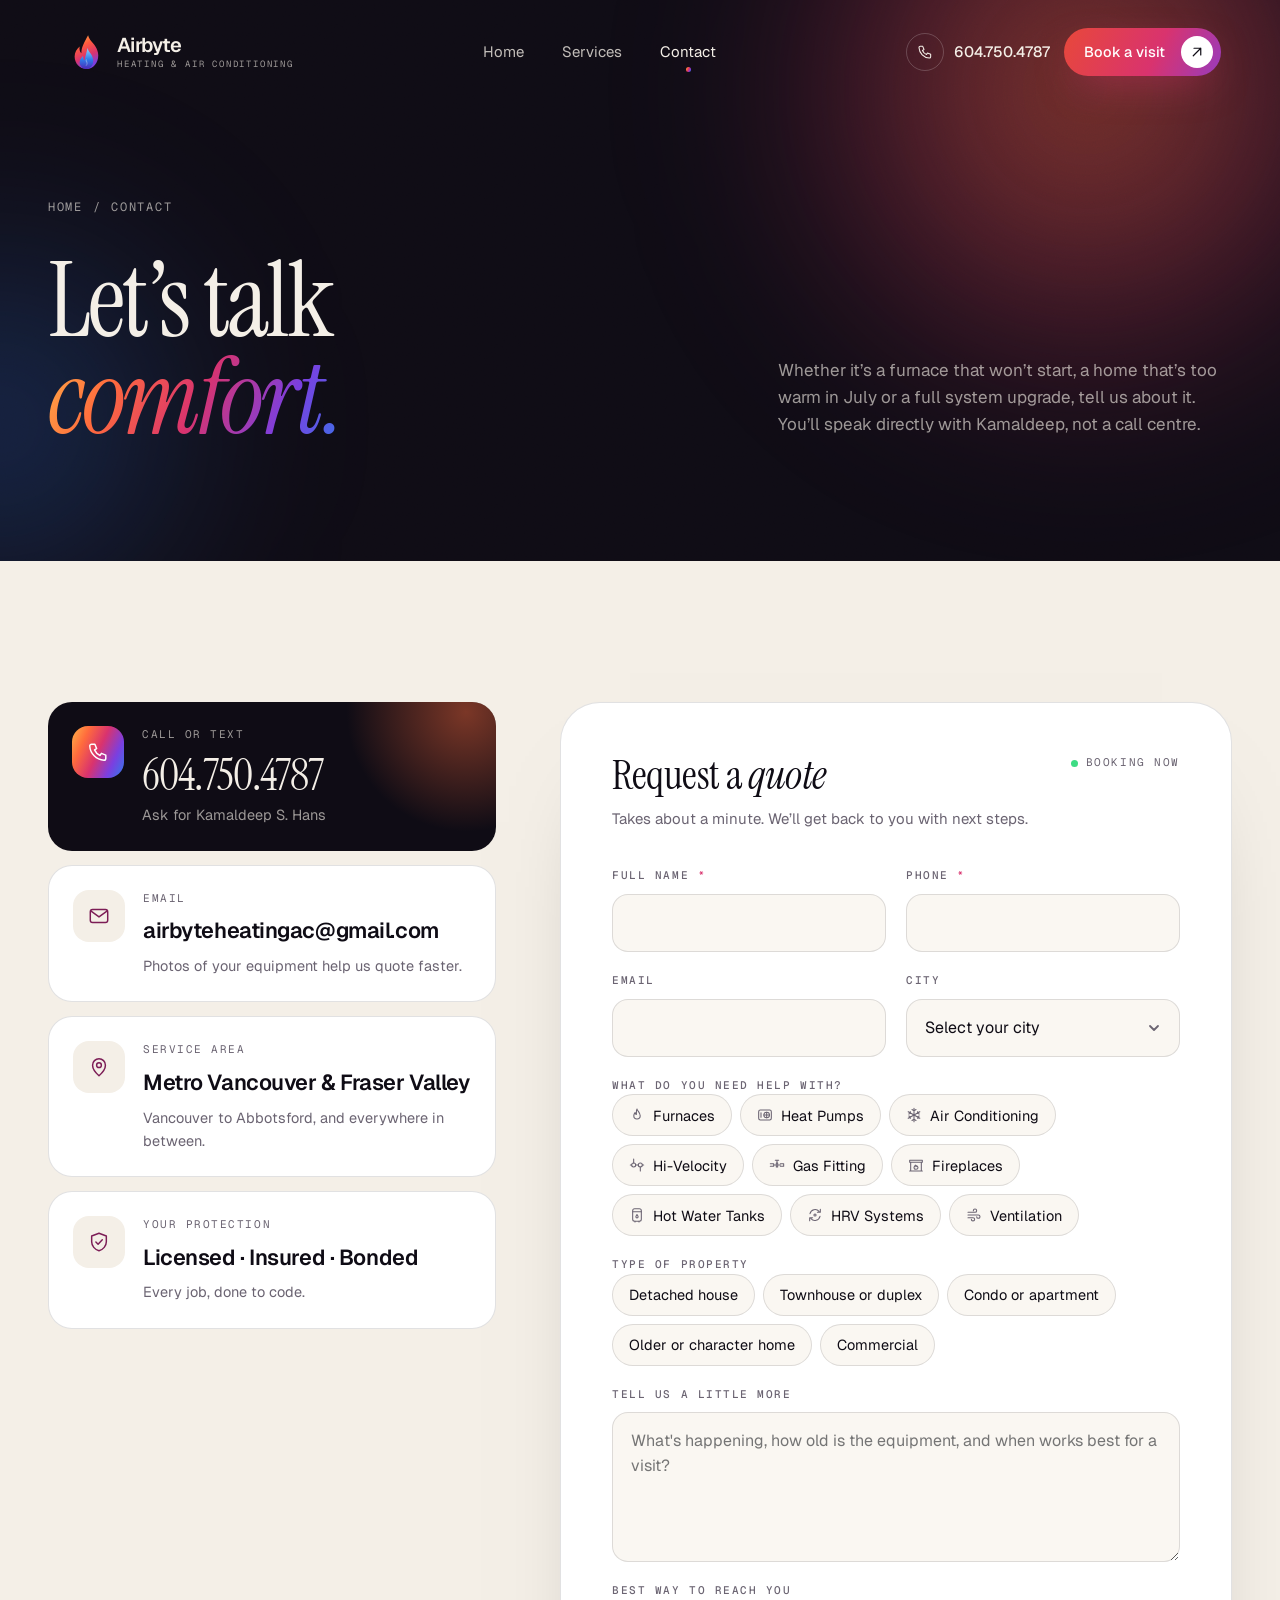
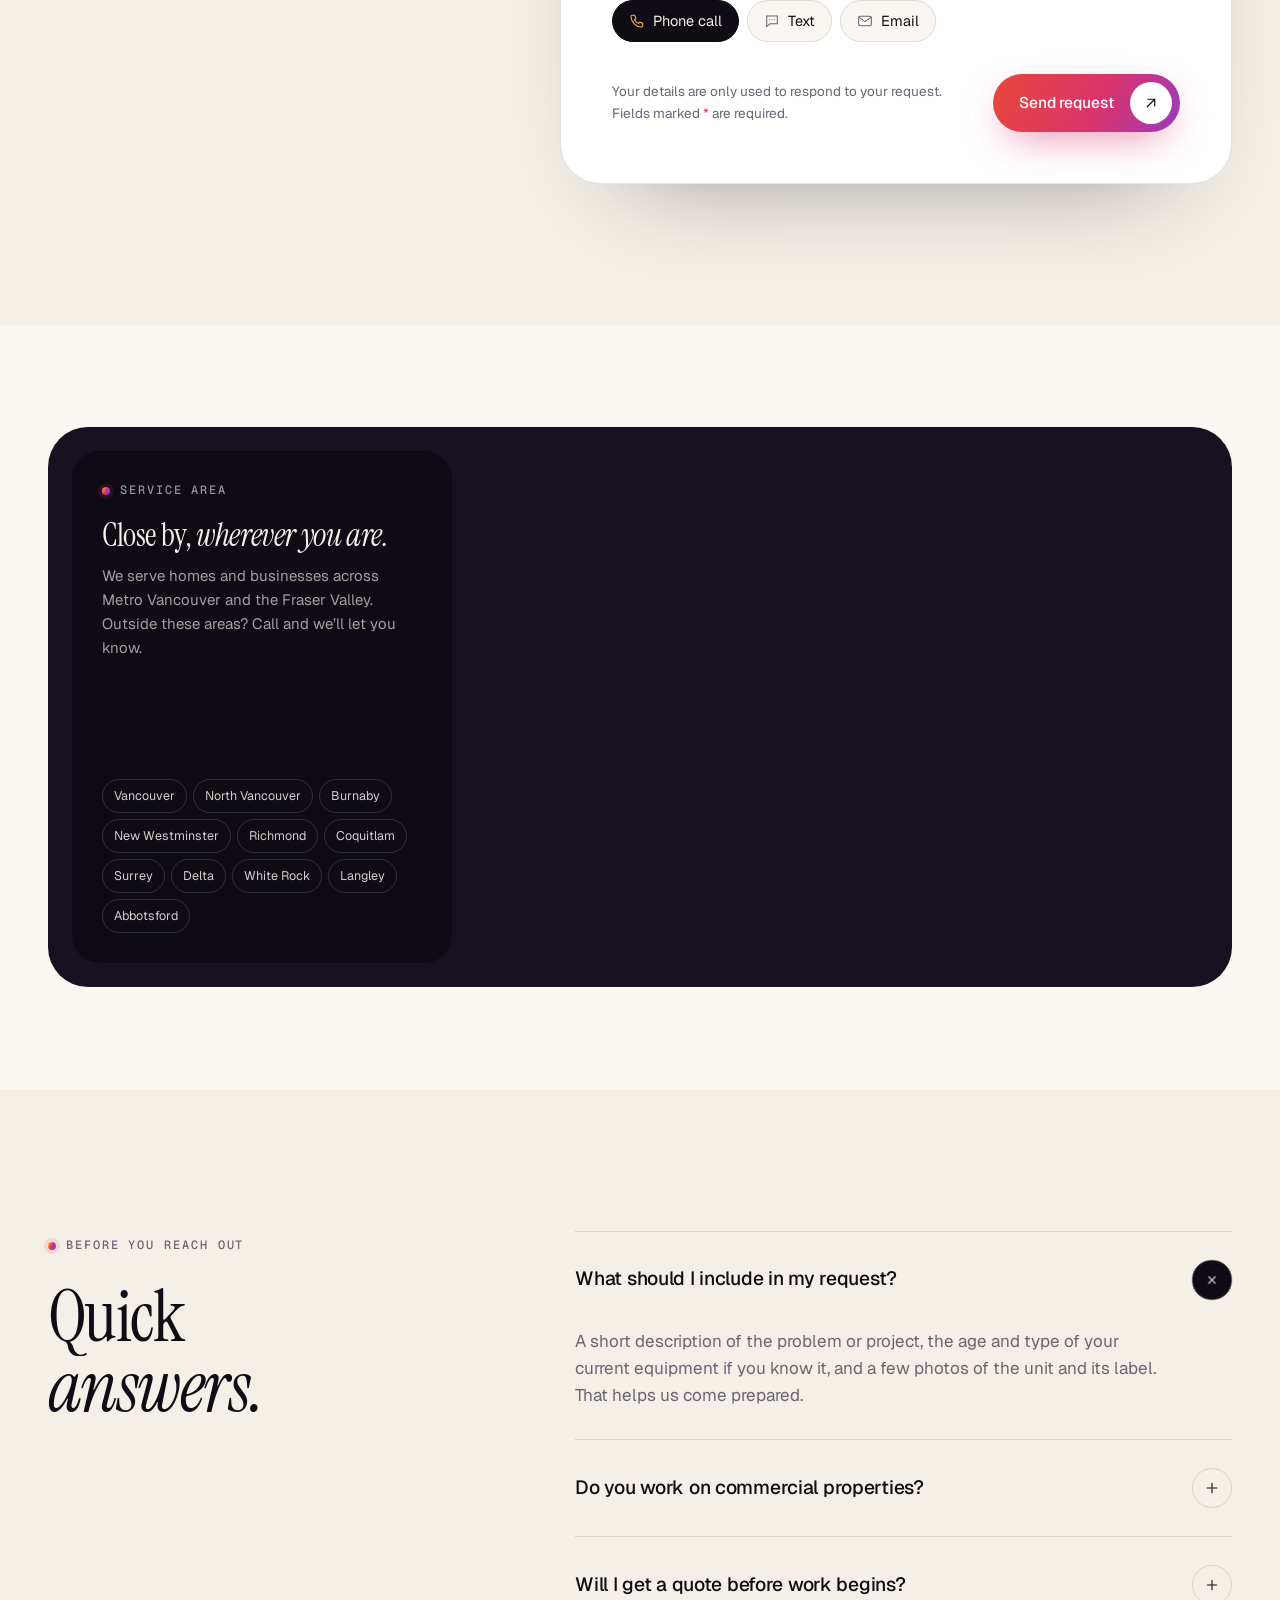
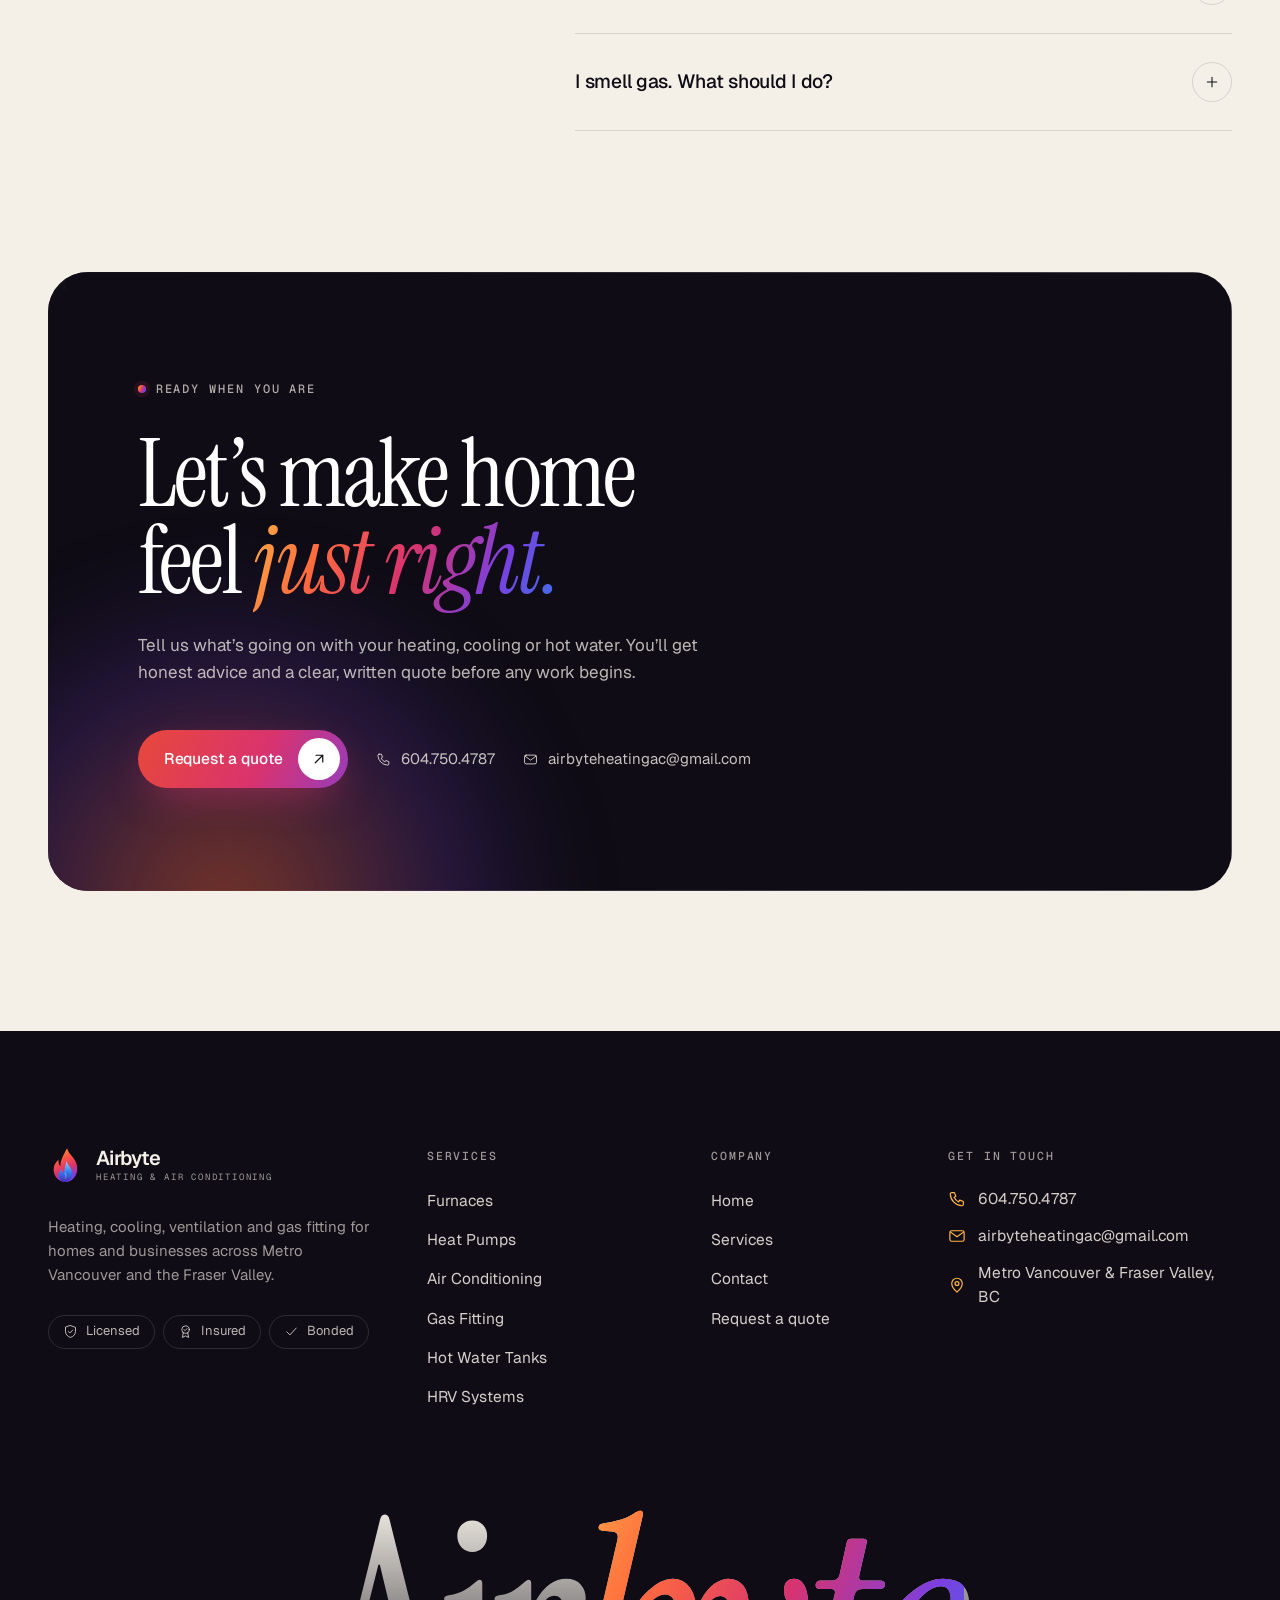
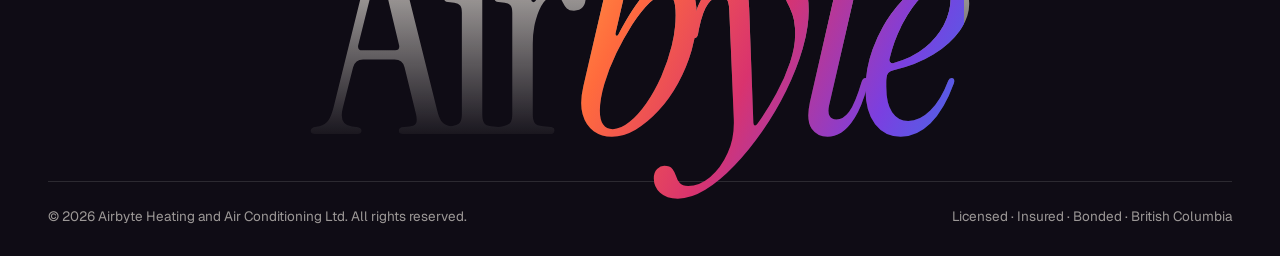
==== contact.html @ 5fe18d11 "Add Airbyte Heating & Air Conditioning static website Three-page site (Home, Services, Contact) with" ====
<!doctype html>
<html lang="en-CA">
<head>
<meta charset="utf-8">
<meta name="viewport" content="width=device-width, initial-scale=1, viewport-fit=cover">
<title>Contact | Airbyte Heating &amp; Air Conditioning</title>
<meta name="description" content="Request a quote for heating, cooling, gas fitting or hot water service. Call Kamaldeep at 604.750.4787 or email airbyteheatingac@gmail.com.">
<meta name="theme-color" content="#0f0c15">
<meta property="og:title" content="Contact | Airbyte Heating &amp; Air Conditioning">
<meta property="og:description" content="Request a quote for heating, cooling, gas fitting or hot water service. Call Kamaldeep at 604.750.4787 or email airbyteheatingac@gmail.com.">
<meta property="og:type" content="website">
<link rel="icon" href="assets/img/favicon.svg" type="image/svg+xml">
<link rel="preconnect" href="https://fonts.googleapis.com">
<link rel="preconnect" href="https://fonts.gstatic.com" crossorigin>
<link rel="preconnect" href="https://images.unsplash.com">
<link href="https://fonts.googleapis.com/css2?family=Geist+Mono:wght@400;500&family=Geist:wght@300..700&family=Instrument+Serif:ital@0;1&display=swap" rel="stylesheet">
<link rel="stylesheet" href="assets/css/style.css">
<script>document.documentElement.classList.add('js')</script>
<script type="application/ld+json">
{"@context":"https://schema.org","@type":"HVACBusiness","name":"Airbyte Heating and Air Conditioning Ltd.","telephone":"+1-604-750-4787","email":"airbyteheatingac@gmail.com","founder":"Kamaldeep S. Hans","areaServed":["Vancouver","Surrey","Burnaby","Richmond","Langley","Delta","White Rock","Coquitlam","Abbotsford","New Westminster","North Vancouver"],"address":{"@type":"PostalAddress","addressRegion":"BC","addressCountry":"CA"}}
</script>
</head>
<body>
<svg width="0" height="0" style="position:absolute" aria-hidden="true">
  <defs>
    <linearGradient id="lgOuter" x1="0" y1="0" x2="0.35" y2="1"><stop offset="0" stop-color="#ffb547"/><stop offset=".38" stop-color="#ff5a3d"/><stop offset=".72" stop-color="#d9336e"/><stop offset="1" stop-color="#7b3fe0"/></linearGradient>
    <linearGradient id="lgInner" x1="0" y1="0" x2="0" y2="1"><stop offset="0" stop-color="#8fd3ff"/><stop offset=".55" stop-color="#2f7bea"/><stop offset="1" stop-color="#4b2bb8"/></linearGradient>
  </defs>
  <symbol id="logo-flame" viewBox="0 0 64 64">
    <path fill="url(#lgOuter)" d="M34 2c2 9 9 13 13 20 3 5 5 10 5 16 0 13-9 24-21 24S10 52 10 40c0-8 4-14 9-18-1 5 0 9 3 12 0-11 5-19 12-32z"/>
    <path fill="url(#lgInner)" d="M33 25c1 6 6 9 8 14 1 3 2 5 2 9 0 8-5 14-12 14s-12-5-12-12c0-5 3-8 6-11 0 4 1 6 3 8 1-8 3-13 5-22z"/>
    <path fill="#fff" opacity=".35" d="M31 44c0 3 2 5 2 8 0 3-2 5-4 5 3-2 3-5 1-8-1-2 0-4 1-5z"/>
  </symbol>
  <symbol id="i-flame" viewBox="0 0 24 24"><path d="M12 3c.6 3.2 4.8 5.3 4.8 10.2a4.8 4.8 0 0 1-9.6 0c0-2.4 1.1-3.8 1.9-4.9.3 1.5.9 2.4 1.9 3 .4-3.1-.5-5.6 1-8.3z"/></symbol>
  <symbol id="i-snow" viewBox="0 0 24 24"><path d="M12 2v20M3.3 7l17.4 10M3.3 17L20.7 7M9 3.8l3 2 3-2M9 20.2l3-2 3 2M4.2 10.6l2.6-1.1-.4-2.8M19.8 13.4l-2.6 1.1.4 2.8M4.2 13.4l2.6 1.1-.4 2.8M19.8 10.6l-2.6-1.1.4-2.8"/></symbol>
  <symbol id="i-wind" viewBox="0 0 24 24"><path d="M3 8h10.5a2.5 2.5 0 1 0-2.5-2.5M3 12h15.5a2.5 2.5 0 1 1-2.5 2.5M3 16h7.5a2.5 2.5 0 1 1-2.5 2.5"/></symbol>
  <symbol id="i-drop" viewBox="0 0 24 24"><path d="M12 3s6 6.4 6 11a6 6 0 0 1-12 0c0-4.6 6-11 6-11z"/><path d="M9.5 14.5a2.5 2.5 0 0 0 2.5 2.5"/></symbol>
  <symbol id="i-gas" viewBox="0 0 24 24"><path d="M2 14h5v-4H2M7 12h4M17 10h5v4h-5M13 12h4M11 9h2v6h-2zM12 9V5M9.5 5h5"/></symbol>
  <symbol id="i-fireplace" viewBox="0 0 24 24"><path d="M2.5 5h19v3h-19zM4 8v13h16V8M2.5 21h19M12 18.5c-1.9 0-3-1.1-3-2.5 0-1.6 1.4-2.4 1.9-3.9.8.9 1.1 1.7 1.1 2.4.5-.4.8-.9 1-1.5 1 1 2 2 2 3.1 0 1.3-1.1 2.4-3 2.4z"/></symbol>
  <symbol id="i-hrv" viewBox="0 0 24 24"><path d="M4.5 10a8 8 0 0 1 13.6-3.6M20 3.5v4.4h-4.4M19.5 14a8 8 0 0 1-13.6 3.6M4 20.5v-4.4h4.4"/><circle cx="12" cy="12" r="1.6"/></symbol>
  <symbol id="i-velocity" viewBox="0 0 24 24"><circle cx="7" cy="12" r="3"/><circle cx="17" cy="12" r="3"/><path d="M10 12h4M7 3v6M17 15v6M2 12h2M20 12h2"/></symbol>
  <symbol id="i-tank" viewBox="0 0 24 24"><rect x="5.5" y="2.5" width="13" height="19" rx="3"/><path d="M5.5 7h13M12 11.2c-1.1 1.6-1.7 2.5-1.7 3.4a1.7 1.7 0 0 0 3.4 0c0-.9-.6-1.8-1.7-3.4zM9 21.5v1M15 21.5v1"/></symbol>
  <symbol id="i-heatpump" viewBox="0 0 24 24"><rect x="2.5" y="4.5" width="19" height="15" rx="2.5"/><circle cx="14.5" cy="12" r="4.2"/><path d="M14.5 7.8v8.4M10.3 12h8.4M6 8.5v7"/></symbol>
  <symbol id="i-arrow" viewBox="0 0 24 24"><path d="M5 12h14M13 6l6 6-6 6"/></symbol>
  <symbol id="i-arrow-ur" viewBox="0 0 24 24"><path d="M7 17L17 7M8 7h9v9"/></symbol>
  <symbol id="i-arrow-l" viewBox="0 0 24 24"><path d="M19 12H5M11 6l-6 6 6 6"/></symbol>
  <symbol id="i-phone" viewBox="0 0 24 24"><path d="M5 3.5h3.6l1.9 4.8-2.3 1.4a11.5 11.5 0 0 0 6.1 6.1l1.4-2.3 4.8 1.9V19a2 2 0 0 1-2 2A16.5 16.5 0 0 1 3 5.5a2 2 0 0 1 2-2z"/></symbol>
  <symbol id="i-mail" viewBox="0 0 24 24"><rect x="2.5" y="5" width="19" height="14" rx="2.5"/><path d="M3 6.5l9 6.5 9-6.5"/></symbol>
  <symbol id="i-pin" viewBox="0 0 24 24"><path d="M12 21.5s-7-6.2-7-11.5a7 7 0 0 1 14 0c0 5.3-7 11.5-7 11.5z"/><circle cx="12" cy="10" r="2.6"/></symbol>
  <symbol id="i-shield" viewBox="0 0 24 24"><path d="M12 2.5l8 3v6.2c0 4.6-3.4 8.6-8 9.8-4.6-1.2-8-5.2-8-9.8V5.5z"/><path d="M8.6 12l2.4 2.4 4.6-4.8"/></symbol>
  <symbol id="i-check" viewBox="0 0 24 24"><path d="M4.5 12.5l5 5 10-11"/></symbol>
  <symbol id="i-plus" viewBox="0 0 24 24"><path d="M12 5v14M5 12h14"/></symbol>
  <symbol id="i-minus" viewBox="0 0 24 24"><path d="M5 12h14"/></symbol>
  <symbol id="i-star" viewBox="0 0 24 24"><path d="M12 2.8l2.8 6 6.5.7-4.9 4.4 1.4 6.4L12 17l-5.8 3.3 1.4-6.4-4.9-4.4 6.5-.7z"/></symbol>
  <symbol id="i-doc" viewBox="0 0 24 24"><path d="M6.5 2.5h8l4 4v15h-12zM14.5 2.5v4h4M9.5 12h6M9.5 16h6"/></symbol>
  <symbol id="i-chat" viewBox="0 0 24 24"><path d="M4 4.5h16v11.5H9.5L4 20.5z"/><path d="M8.5 10h.01M12 10h.01M15.5 10h.01"/></symbol>
  <symbol id="i-tool" viewBox="0 0 24 24"><path d="M14.5 3.5a5 5 0 0 0-4.6 6.8L3 17.2 6.8 21l6.9-6.9a5 5 0 0 0 6.8-4.6l-3 3-3.3-.6-.6-3.3z"/></symbol>
  <symbol id="i-leaf" viewBox="0 0 24 24"><path d="M5 19.5C5 10 10.5 4.5 20 4.5c0 9.5-5.5 15-15 15zM5 19.5l8-8"/></symbol>
  <symbol id="i-clock" viewBox="0 0 24 24"><circle cx="12" cy="12" r="9"/><path d="M12 7v5l3.2 2"/></symbol>
  <symbol id="i-home" viewBox="0 0 24 24"><path d="M3.5 10.5L12 3.5l8.5 7V20.5h-17zM9.5 20.5v-6h5v6"/></symbol>
  <symbol id="i-building" viewBox="0 0 24 24"><path d="M4.5 21V5.5l8-3v18.5M12.5 21V8.5l7 2.5V21M2.5 21h19M7.5 8.5h2M7.5 12h2M7.5 15.5h2M15.5 13.5h1.5M15.5 17h1.5"/></symbol>
  <symbol id="i-townhouse" viewBox="0 0 24 24"><path d="M2.5 21V10l5-4.5 5 4.5V21M12.5 21V10l4.5-4.5 4.5 4.5V21M1.5 21h21M6 21v-4h3v4M15.5 21v-4h3v4"/></symbol>
  <symbol id="i-castle" viewBox="0 0 24 24"><path d="M3.5 21V9.5l8.5-6 8.5 6V21M3.5 21h17M10 21v-5a2 2 0 0 1 4 0v5M7 12h.01M17 12h.01M12 9.5h.01M8 3.5v3.5"/></symbol>
  <symbol id="i-sun" viewBox="0 0 24 24"><circle cx="12" cy="12" r="4"/><path d="M12 2v2.5M12 19.5V22M2 12h2.5M19.5 12H22M4.9 4.9l1.8 1.8M17.3 17.3l1.8 1.8M4.9 19.1l1.8-1.8M17.3 6.7l1.8-1.8"/></symbol>
  <symbol id="i-sprout" viewBox="0 0 24 24"><path d="M12 21v-9M12 12C12 7.5 8.5 5 4 5c0 4.5 3.5 7 8 7zM12 14c0-4 3-6.5 8-6.5 0 4-3 6.5-8 6.5z"/></symbol>
  <symbol id="i-maple" viewBox="0 0 24 24"><path d="M12 22v-6M12 16l-6.5 1 1-2.5L2.5 11l2.2-.6L3.5 6l3.6 1.8L8 5.5l2 2.2L10.5 2 12 4l1.5-2 .5 5.7 2-2.2.9 2.3L20.5 6l-1.2 4.4 2.2.6-4 3.5 1 2.5z"/></symbol>
  <symbol id="i-spark" viewBox="0 0 24 24"><path d="M12 3l1.8 5.4L19 10l-5.2 1.6L12 17l-1.8-5.4L5 10l5.2-1.6zM19 16l.8 2.2L22 19l-2.2.8L19 22l-.8-2.2L16 19l2.2-.8z"/></symbol>
  <symbol id="i-menu" viewBox="0 0 24 24"><path d="M4 8h16M4 16h10"/></symbol>
  <symbol id="i-close" viewBox="0 0 24 24"><path d="M6 6l12 12M18 6L6 18"/></symbol>
  <symbol id="i-info" viewBox="0 0 24 24"><circle cx="12" cy="12" r="9"/><path d="M12 11v5M12 8h.01"/></symbol>
  <symbol id="i-badge" viewBox="0 0 24 24"><circle cx="12" cy="9" r="6"/><path d="M8.5 13.8L7 21.5l5-2.5 5 2.5-1.5-7.7M9.6 9l1.6 1.6 3.2-3.2"/></symbol>
</svg>
<header class="site-header">
  <div class="container">
    <div class="bar">
      <a class="logo" href="index.html" aria-label="Airbyte Heating and Air Conditioning, home">
        <svg class="logo__mark" aria-hidden="true"><use href="#logo-flame"/></svg>
        <span><span class="logo__name">Airbyte</span><span class="logo__sub">Heating &amp; Air Conditioning</span></span>
      </a>
      <nav class="nav" aria-label="Main">
        <a href="index.html">Home</a>
        <a href="services.html">Services</a>
        <a href="contact.html" aria-current="page">Contact</a>
      </nav>
      <div class="header-actions">
        <a class="h-phone" href="tel:+16047504787"><span class="h-phone__ic"><svg class="icon"><use href="#i-phone"/></svg></span><span class="h-phone__num">604.750.4787</span></a>
        <a class="btn btn--flame btn--sm" href="contact.html">Book a visit <span class="btn__ic"><svg class="icon"><use href="#i-arrow-ur"/></svg></span></a>
        <button class="burger" type="button" aria-label="Open menu" data-menu-open><svg class="icon"><use href="#i-menu"/></svg></button>
      </div>
    </div>
  </div>
</header>

<div class="m-menu" aria-hidden="true">
  <div class="m-menu__top">
    <a class="logo" href="index.html" aria-label="Airbyte Heating and Air Conditioning, home">
        <svg class="logo__mark" aria-hidden="true"><use href="#logo-flame"/></svg>
        <span><span class="logo__name">Airbyte</span><span class="logo__sub">Heating &amp; Air Conditioning</span></span>
      </a>
    <button class="m-menu__close" type="button" aria-label="Close menu" data-menu-close><svg class="icon"><use href="#i-close"/></svg></button>
  </div>
  <nav aria-label="Mobile">
    <a href="index.html"><span>01</span><em>Home</em></a>
    <a href="services.html"><span>02</span><em>Services</em></a>
    <a href="contact.html" aria-current="page"><span>03</span><em>Contact</em></a>
  </nav>
  <div class="m-menu__foot">
    <span class="eyebrow">Talk to Kamaldeep</span>
    <a href="tel:+16047504787"><svg class="icon"><use href="#i-phone"/></svg>604.750.4787</a>
    <a href="mailto:airbyteheatingac@gmail.com"><svg class="icon"><use href="#i-mail"/></svg>airbyteheatingac@gmail.com</a>
  </div>
</div>


<main>
  <!-- ============ PAGE HERO ============ -->
  <section class="phero dark" aria-labelledby="page-title">
    <div class="glow glow--heat" aria-hidden="true"></div>
    <div class="glow glow--b" aria-hidden="true"></div>
    <div class="grain" aria-hidden="true"></div>
    <div class="container phero__inner">
      <nav class="crumbs" aria-label="Breadcrumb" data-reveal><a href="index.html">Home</a><span>/</span><span>Contact</span></nav>
      <div class="phero__grid">
        <h1 class="display" id="page-title" data-split>Let&rsquo;s talk<br><em class="grad">comfort.</em></h1>
        <p class="lead" data-reveal style="--d:.3s">Whether it&rsquo;s a furnace that won&rsquo;t start, a home that&rsquo;s too warm in July or a full system upgrade, tell us about it. You&rsquo;ll speak directly with Kamaldeep, not a call centre.</p>
      </div>
    </div>
  </section>

  <!-- ============ CONTACT + FORM ============ -->
  <section class="section" aria-label="Contact details and quote request">
    <div class="container contact">
      <div class="c-cards">
        <a class="c-card c-card--feature" href="tel:+16047504787" data-reveal>
          <span class="c-card__ic"><svg class="icon"><use href="#i-phone"/></svg></span>
          <span><small>Call or text</small><b>604.750.4787</b><p>Ask for Kamaldeep S. Hans</p></span>
        </a>
        <a class="c-card" href="mailto:airbyteheatingac@gmail.com" data-reveal style="--d:.08s">
          <span class="c-card__ic"><svg class="icon"><use href="#i-mail"/></svg></span>
          <span><small>Email</small><b>airbyteheatingac@gmail.com</b><p>Photos of your equipment help us quote faster.</p></span>
        </a>
        <a class="c-card" href="#area" data-reveal style="--d:.16s">
          <span class="c-card__ic"><svg class="icon"><use href="#i-pin"/></svg></span>
          <span><small>Service area</small><b>Metro Vancouver &amp; Fraser Valley</b><p>Vancouver to Abbotsford, and everywhere in between.</p></span>
        </a>
        <div class="c-card" data-reveal style="--d:.24s">
          <span class="c-card__ic"><svg class="icon"><use href="#i-shield"/></svg></span>
          <span><small>Your protection</small><b>Licensed &middot; Insured &middot; Bonded</b><p>Every job, done to code.</p></span>
        </div>
      </div>

      <div class="form-card" data-reveal="scale" style="--d:.1s">
        <form data-contact-form data-to="airbyteheatingac@gmail.com" novalidate>
          <div class="form-card__head">
            <div><h2 class="h3">Request a <em>quote</em></h2><p>Takes about a minute. We&rsquo;ll get back to you with next steps.</p></div>
            <span class="badge-live" style="color:var(--muted)">Booking now</span>
          </div>

          <div class="form-grid">
            <div class="field"><label for="f-name">Full name <i>*</i></label><input class="input" id="f-name" name="name" type="text" autocomplete="name" required></div>
            <div class="field"><label for="f-phone">Phone <i>*</i></label><input class="input" id="f-phone" name="phone" type="tel" autocomplete="tel" required></div>
            <div class="field"><label for="f-email">Email</label><input class="input" id="f-email" name="email" type="email" autocomplete="email"></div>
            <div class="field"><label for="f-city">City</label>
              <select class="input" id="f-city" name="city">
                <option value="">Select your city</option>
                <option>Vancouver</option><option>North Vancouver</option><option>Burnaby</option><option>New Westminster</option><option>Richmond</option><option>Coquitlam</option><option>Surrey</option><option>Delta</option><option>White Rock</option><option>Langley</option><option>Abbotsford</option><option>Other</option>
              </select>
            </div>

            <fieldset class="field field--full"><legend>What do you need help with?</legend>
              <div class="choices">
                <label class="choice"><input type="checkbox" name="service" value="Furnaces"><span><svg class="icon"><use href="#i-flame"/></svg>Furnaces</span></label>
                <label class="choice"><input type="checkbox" name="service" value="Heat Pumps"><span><svg class="icon"><use href="#i-heatpump"/></svg>Heat Pumps</span></label>
                <label class="choice"><input type="checkbox" name="service" value="Air Conditioning"><span><svg class="icon"><use href="#i-snow"/></svg>Air Conditioning</span></label>
                <label class="choice"><input type="checkbox" name="service" value="Hi-Velocity Systems"><span><svg class="icon"><use href="#i-velocity"/></svg>Hi-Velocity</span></label>
                <label class="choice"><input type="checkbox" name="service" value="Gas Fitting"><span><svg class="icon"><use href="#i-gas"/></svg>Gas Fitting</span></label>
                <label class="choice"><input type="checkbox" name="service" value="Fireplaces"><span><svg class="icon"><use href="#i-fireplace"/></svg>Fireplaces</span></label>
                <label class="choice"><input type="checkbox" name="service" value="Hot Water Tanks"><span><svg class="icon"><use href="#i-tank"/></svg>Hot Water Tanks</span></label>
                <label class="choice"><input type="checkbox" name="service" value="HRV Systems"><span><svg class="icon"><use href="#i-hrv"/></svg>HRV Systems</span></label>
                <label class="choice"><input type="checkbox" name="service" value="Ventilation"><span><svg class="icon"><use href="#i-wind"/></svg>Ventilation</span></label>
              </div>
            </fieldset>

            <fieldset class="field field--full"><legend>Type of property</legend>
              <div class="choices">
                <label class="choice"><input type="radio" name="home" value="Detached house"><span>Detached house</span></label>
                <label class="choice"><input type="radio" name="home" value="Townhouse or duplex"><span>Townhouse or duplex</span></label>
                <label class="choice"><input type="radio" name="home" value="Condo or apartment"><span>Condo or apartment</span></label>
                <label class="choice"><input type="radio" name="home" value="Older or character home"><span>Older or character home</span></label>
                <label class="choice"><input type="radio" name="home" value="Commercial"><span>Commercial</span></label>
              </div>
            </fieldset>

            <div class="field field--full"><label for="f-msg">Tell us a little more</label><textarea class="input" id="f-msg" name="message" placeholder="What's happening, how old is the equipment, and when works best for a visit?"></textarea></div>

            <fieldset class="field field--full"><legend>Best way to reach you</legend>
              <div class="choices">
                <label class="choice"><input type="radio" name="contact_pref" value="Phone call" checked><span><svg class="icon"><use href="#i-phone"/></svg>Phone call</span></label>
                <label class="choice"><input type="radio" name="contact_pref" value="Text message"><span><svg class="icon"><use href="#i-chat"/></svg>Text</span></label>
                <label class="choice"><input type="radio" name="contact_pref" value="Email"><span><svg class="icon"><use href="#i-mail"/></svg>Email</span></label>
              </div>
            </fieldset>
          </div>

          <div class="form-foot">
            <p>Your details are only used to respond to your request. Fields marked <span style="color:var(--rose)">*</span> are required.</p>
            <button class="btn btn--flame" type="submit">Send request <span class="btn__ic"><svg class="icon"><use href="#i-arrow-ur"/></svg></span></button>
          </div>
        </form>

        <div class="form-success" role="status">
          <div class="form-success__ic"><svg class="icon"><use href="#i-check"/></svg></div>
          <h2 class="h3">Thanks, <em data-sent-name>there</em>.</h2>
          <p>Your email app should have opened with your request ready to send. If it didn&rsquo;t, call or text us at <a href="tel:+16047504787" style="color:var(--ink);font-weight:600">604.750.4787</a>.</p>
          <button class="btn btn--ghost" type="button" data-form-reset>Send another request</button>
        </div>
      </div>
    </div>
  </section>

  <!-- ============ MAP ============ -->
  <section class="section section--tight section--paper" id="area" aria-labelledby="area-title">
    <div class="container">
      <div class="map-embed" data-reveal="scale">
        <iframe title="Map of Metro Vancouver and the Fraser Valley" src="https://www.google.com/maps?q=Metro+Vancouver,+BC&amp;z=9&amp;output=embed" loading="lazy" referrerpolicy="no-referrer-when-downgrade"></iframe>
        <div class="map-embed__card">
          <span class="eyebrow" style="color:rgba(244,239,231,.6)">Service area</span>
          <h2 class="h3" id="area-title">Close by, <em>wherever you are.</em></h2>
          <p>We serve homes and businesses across Metro Vancouver and the Fraser Valley. Outside these areas? Call and we&rsquo;ll let you know.</p>
          <div class="map-embed__cities">
            <span>Vancouver</span><span>North Vancouver</span><span>Burnaby</span><span>New Westminster</span><span>Richmond</span><span>Coquitlam</span><span>Surrey</span><span>Delta</span><span>White Rock</span><span>Langley</span><span>Abbotsford</span>
          </div>
        </div>
      </div>
    </div>
  </section>

  <!-- ============ QUICK FAQ ============ -->
  <section class="section" aria-labelledby="faq-title">
    <div class="container faq">
      <div class="faq__aside">
        <span class="eyebrow" data-reveal>Before you reach out</span>
        <h2 class="h2" id="faq-title" style="margin-top:24px" data-split>Quick<br><em>answers.</em></h2>
      </div>
      <div class="acc" data-reveal style="--d:.1s">
        <details open><summary>What should I include in my request?<span class="acc__ic"><svg class="icon"><use href="#i-plus"/></svg></span></summary><p>A short description of the problem or project, the age and type of your current equipment if you know it, and a few photos of the unit and its label. That helps us come prepared.</p></details>
        <details><summary>Do you work on commercial properties?<span class="acc__ic"><svg class="icon"><use href="#i-plus"/></svg></span></summary><p>Yes. Along with homes, we handle heating, cooling, ventilation and gas work for small commercial spaces. Tell us about your space and we&rsquo;ll take it from there.</p></details>
        <details><summary>Will I get a quote before work begins?<span class="acc__ic"><svg class="icon"><use href="#i-plus"/></svg></span></summary><p>Always. You&rsquo;ll receive a clear, written quote with your options explained before any work starts.</p></details>
        <details><summary>I smell gas. What should I do?<span class="acc__ic"><svg class="icon"><use href="#i-plus"/></svg></span></summary><p>Leave the building immediately without using switches or phones inside. From a safe distance, call FortisBC&rsquo;s 24-hour emergency line or 911. Once it&rsquo;s safe, we can help with repairs.</p></details>
      </div>
    </div>
  </section>
</main>

<div class="cta-wrap">
  <section class="cta" data-reveal="scale" aria-labelledby="cta-title">
    <div class="cta__bg"><img src="https://images.unsplash.com/photo-1758565811178-6341e9999f48?auto=format&fit=crop&w=2000&q=80" alt="" loading="lazy"></div>
    <span class="eyebrow" style="color:rgba(244,239,231,.7)">Ready when you are</span>
    <h2 class="display" id="cta-title" style="margin-top:28px">Let&rsquo;s make home feel <em class="grad">just right.</em></h2>
    <p class="lead">Tell us what&rsquo;s going on with your heating, cooling or hot water. You&rsquo;ll get honest advice and a clear, written quote before any work begins.</p>
    <div class="cta__row">
      <a class="btn btn--flame" href="contact.html">Request a quote <span class="btn__ic"><svg class="icon"><use href="#i-arrow-ur"/></svg></span></a>
      <div class="cta__contact">
        <a href="tel:+16047504787"><svg class="icon"><use href="#i-phone"/></svg>604.750.4787</a>
        <a href="mailto:airbyteheatingac@gmail.com"><svg class="icon"><use href="#i-mail"/></svg>airbyteheatingac@gmail.com</a>
      </div>
    </div>
  </section>
</div>

<footer class="site-footer dark">
  <div class="container">
    <div class="f-grid">
      <div class="f-brand">
        <a class="logo" href="index.html" aria-label="Airbyte Heating and Air Conditioning, home">
        <svg class="logo__mark" aria-hidden="true"><use href="#logo-flame"/></svg>
        <span><span class="logo__name">Airbyte</span><span class="logo__sub">Heating &amp; Air Conditioning</span></span>
      </a>
        <p>Heating, cooling, ventilation and gas fitting for homes and businesses across Metro Vancouver and the Fraser Valley.</p>
        <div class="f-badges">
          <span class="pill"><svg class="icon"><use href="#i-shield"/></svg>Licensed</span>
          <span class="pill"><svg class="icon"><use href="#i-badge"/></svg>Insured</span>
          <span class="pill"><svg class="icon"><use href="#i-check"/></svg>Bonded</span>
        </div>
      </div>
      <div class="f-col">
        <h4>Services</h4>
        <ul>
          <li><a href="services.html#furnaces">Furnaces</a></li>
          <li><a href="services.html#heat-pumps">Heat Pumps</a></li>
          <li><a href="services.html#air-conditioning">Air Conditioning</a></li>
          <li><a href="services.html#gas-fitting">Gas Fitting</a></li>
          <li><a href="services.html#hot-water-tanks">Hot Water Tanks</a></li>
          <li><a href="services.html#hrv-systems">HRV Systems</a></li>
        </ul>
      </div>
      <div class="f-col">
        <h4>Company</h4>
        <ul>
          <li><a href="index.html">Home</a></li>
          <li><a href="services.html">Services</a></li>
          <li><a href="contact.html">Contact</a></li>
          <li><a href="contact.html">Request a quote</a></li>
        </ul>
      </div>
      <div class="f-col f-contact">
        <h4>Get in touch</h4>
        <ul>
          <li><a href="tel:+16047504787"><svg class="icon"><use href="#i-phone"/></svg>604.750.4787</a></li>
          <li><a href="mailto:airbyteheatingac@gmail.com"><svg class="icon"><use href="#i-mail"/></svg>airbyteheatingac@gmail.com</a></li>
          <li><a href="contact.html#area"><svg class="icon"><use href="#i-pin"/></svg>Metro Vancouver &amp; Fraser Valley, BC</a></li>
        </ul>
      </div>
    </div>
    <p class="f-word" aria-hidden="true">Air<em>byte</em></p>
    <div class="f-bottom">
      <span>&copy; <span data-year>2026</span> Airbyte Heating and Air Conditioning Ltd. All rights reserved.</span>
      <span>Licensed &middot; Insured &middot; Bonded &middot; British Columbia</span>
    </div>
  </div>
</footer>

<div class="mbar">
  <a href="tel:+16047504787"><svg class="icon"><use href="#i-phone"/></svg>Call</a>
  <a href="contact.html">Request a quote <svg class="icon"><use href="#i-arrow-ur"/></svg></a>
</div>

<script src="assets/js/main.js" defer></script>
</body>
</html>
---- assets/css/style.css ----
/* ==========================================================================
   Airbyte Heating & Air Conditioning Ltd. — Design system
   "Fire & Ice": a palette drawn from the two-tone flame in the logo.
   ========================================================================== */

:root {
  --ink: #0f0c15;
  --ink-2: #17121f;
  --ink-3: #221b2c;
  --ivory: #f4efe7;
  --paper: #faf7f2;
  --white: #ffffff;

  --plum: #7c1d56;
  --plum-2: #a3246f;
  --navy: #1e3a7b;
  --ember: #ff6b3d;
  --amber: #ffb547;
  --rose: #d9336e;
  --violet: #7b3fe0;
  --sky: #2f7bea;
  --frost: #8fd3ff;

  --flame: linear-gradient(115deg, #ffb547 0%, #ff6b3d 24%, #d9336e 50%, #7b3fe0 76%, #2f7bea 100%);
  --flame-btn: linear-gradient(115deg, #e8483a 0%, #d9336e 38%, #7b3fe0 78%, #2f7bea 100%);
  --heat: linear-gradient(115deg, #ffc15e 0%, #ff6b3d 45%, #d9336e 100%);
  --cool: linear-gradient(115deg, #8fd3ff 0%, #3b82f6 50%, #7b3fe0 100%);

  --fg: var(--ink);
  --muted: #6b6472;
  --line: rgba(15, 12, 21, 0.12);
  --surface: var(--paper);

  --serif: "Instrument Serif", "Times New Roman", serif;
  --sans: "Geist", ui-sans-serif, system-ui, -apple-system, "Segoe UI", sans-serif;
  --mono: "Geist Mono", ui-monospace, "SFMono-Regular", Menlo, monospace;

  --r: 28px;
  --r-lg: 40px;
  --r-sm: 16px;
  --ease: cubic-bezier(0.2, 0.7, 0.1, 1);
  --max: 1320px;
  --gut: clamp(16px, 4vw, 48px);
}

/* ---------- Reset ---------- */
*, *::before, *::after { box-sizing: border-box; }
html { -webkit-text-size-adjust: 100%; scroll-behavior: smooth; interpolate-size: allow-keywords; }
body {
  margin: 0;
  font-family: var(--sans);
  font-size: 17px;
  line-height: 1.6;
  color: var(--fg);
  background: var(--ivory);
  -webkit-font-smoothing: antialiased;
  text-rendering: optimizeLegibility;
  overflow-x: hidden;
}
img, svg { display: block; max-width: 100%; }
a { color: inherit; text-decoration: none; }
button { font: inherit; color: inherit; background: none; border: 0; cursor: pointer; padding: 0; }
input, select, textarea { font: inherit; color: inherit; }
::selection { background: var(--plum); color: #fff; }
:focus-visible { outline: 2px solid var(--rose); outline-offset: 3px; border-radius: 6px; }
.sr-only { position: absolute; width: 1px; height: 1px; padding: 0; margin: -1px; overflow: hidden; clip: rect(0 0 0 0); white-space: nowrap; border: 0; }

.icon {
  width: 1em; height: 1em; flex: none;
  stroke: currentColor; fill: none; stroke-width: 1.6;
  stroke-linecap: round; stroke-linejoin: round;
}

/* ---------- Layout ---------- */
.container { width: 100%; max-width: var(--max); margin: 0 auto; padding: 0 var(--gut); }
.section { position: relative; padding: clamp(88px, 11vw, 168px) 0; }
.section--tight { padding: clamp(64px, 8vw, 112px) 0; }
.section--paper { background: var(--paper); }
.section--dark,
.dark {
  --fg: var(--ivory);
  --muted: rgba(244, 239, 231, 0.62);
  --line: rgba(255, 255, 255, 0.12);
  --surface: var(--ink-2);
  background: var(--ink);
  color: var(--ivory);
}

/* ---------- Typography ---------- */
.display, .h2, .h3 { font-family: var(--serif); font-weight: 400; margin: 0; }
.display { font-size: clamp(54px, 8.2vw, 134px); line-height: 0.92; letter-spacing: -0.028em; }
.h2 { font-size: clamp(42px, 5.6vw, 88px); line-height: 0.98; letter-spacing: -0.022em; }
.h3 { font-size: clamp(28px, 2.5vw, 40px); line-height: 1.05; letter-spacing: -0.012em; }
.display em, .h2 em, .h3 em { font-style: italic; }
.grad {
  background: var(--flame);
  -webkit-background-clip: text; background-clip: text;
  color: transparent;
  padding-right: 0.06em;
  -webkit-box-decoration-break: clone; box-decoration-break: clone;
}
.lead { font-size: clamp(17px, 1.3vw, 20px); line-height: 1.6; color: var(--muted); max-width: 54ch; margin: 0; }
.muted { color: var(--muted); }

.eyebrow {
  display: inline-flex; align-items: center; gap: 10px;
  font-family: var(--mono); font-size: 12px; font-weight: 500;
  letter-spacing: 0.16em; text-transform: uppercase;
  color: var(--muted);
}
.eyebrow::before {
  content: ""; width: 8px; height: 8px; border-radius: 50%;
  background: var(--flame);
  box-shadow: 0 0 0 4px rgba(217, 51, 110, 0.12);
}

.s-head {
  display: grid; grid-template-columns: 1.1fr 0.9fr; gap: 40px 64px;
  align-items: end; margin-bottom: clamp(48px, 6vw, 88px);
}
.s-head .eyebrow { margin-bottom: 24px; }
.s-head__side { display: grid; gap: 28px; justify-items: start; }

/* ---------- Buttons ---------- */
.btn {
  --h: 58px;
  position: relative; isolation: isolate;
  display: inline-flex; align-items: center; gap: 16px;
  height: var(--h); padding: 0 8px 0 26px;
  border-radius: 999px;
  font-size: 15.5px; font-weight: 500; letter-spacing: -0.005em; white-space: nowrap;
  transition: transform 0.5s var(--ease), background-color 0.3s, color 0.3s, box-shadow 0.5s var(--ease), border-color 0.3s;
}
.btn:hover { transform: translateY(-2px); }
.btn__ic {
  width: calc(var(--h) - 16px); height: calc(var(--h) - 16px);
  border-radius: 50%; display: grid; place-items: center; font-size: 18px;
  transition: transform 0.6s var(--ease);
}
.btn:hover .btn__ic { transform: rotate(-45deg); }
.btn--flame { color: #fff; background: var(--flame-btn); background-size: 160% 100%; background-position: 0% 0; box-shadow: 0 14px 40px -14px rgba(217, 51, 110, 0.7); transition: background-position 0.8s var(--ease), transform 0.5s var(--ease), box-shadow 0.5s; }
.btn--flame:hover { background-position: 100% 0; box-shadow: 0 18px 50px -12px rgba(123, 63, 224, 0.7); }
.btn--flame .btn__ic { background: #fff; color: var(--ink); }
.btn--dark { background: var(--ink); color: var(--ivory); }
.btn--dark .btn__ic { background: var(--ivory); color: var(--ink); }
.btn--light { background: var(--ivory); color: var(--ink); }
.btn--light .btn__ic { background: var(--ink); color: var(--ivory); }
.btn--ghost { padding: 0 26px; border: 1px solid var(--line); color: var(--fg); }
.btn--ghost:hover { border-color: currentColor; }
.btn--ghost .icon { font-size: 18px; }
.btn--sm { --h: 48px; font-size: 14.5px; padding-left: 20px; }
.btn--sm.btn--ghost { padding: 0 20px; }

.link-arrow {
  display: inline-flex; align-items: center; gap: 10px;
  font-weight: 500; position: relative; padding-bottom: 4px;
}
.link-arrow::after {
  content: ""; position: absolute; left: 0; right: 0; bottom: 0; height: 1px;
  background: currentColor; transform-origin: right; transform: scaleX(0.35);
  transition: transform 0.6s var(--ease);
}
.link-arrow:hover::after { transform: scaleX(1); transform-origin: left; }
.link-arrow .icon { transition: transform 0.5s var(--ease); }
.link-arrow:hover .icon { transform: translateX(4px); }

.pill {
  display: inline-flex; align-items: center; gap: 8px;
  height: 34px; padding: 0 14px; border-radius: 999px;
  border: 1px solid var(--line); font-size: 13px; color: var(--muted);
}
.pill .icon { font-size: 15px; }
.badge-live { display: inline-flex; align-items: center; gap: 8px; font-family: var(--mono); font-size: 11px; letter-spacing: 0.14em; text-transform: uppercase; }
.badge-live::before { content: ""; width: 7px; height: 7px; border-radius: 50%; background: #3ddc84; box-shadow: 0 0 0 0 rgba(61, 220, 132, 0.6); animation: ping 2s infinite; }
@keyframes ping { 0% { box-shadow: 0 0 0 0 rgba(61, 220, 132, 0.55); } 80%, 100% { box-shadow: 0 0 0 9px rgba(61, 220, 132, 0); } }

/* ---------- Header ---------- */
.site-header {
  position: fixed; inset: 0 0 auto 0; z-index: 60;
  padding: 18px 0; color: var(--ivory);
  transition: transform 0.6s var(--ease), padding 0.5s var(--ease);
}
.site-header.is-scrolled { padding: 10px 0; }
.site-header.is-hidden { transform: translateY(-120%); }
.site-header .bar {
  display: flex; align-items: center; justify-content: space-between; gap: 20px;
  height: 68px; padding: 0 10px 0 20px; border-radius: 999px;
  border: 1px solid transparent;
  transition: background-color 0.5s, box-shadow 0.5s, border-color 0.5s, color 0.5s;
}
.site-header.is-scrolled .bar {
  background: rgba(250, 247, 242, 0.84);
  -webkit-backdrop-filter: blur(18px) saturate(1.4); backdrop-filter: blur(18px) saturate(1.4);
  color: var(--ink); border-color: rgba(15, 12, 21, 0.08);
  box-shadow: 0 18px 50px -28px rgba(15, 12, 21, 0.45);
}

.logo { display: inline-flex; align-items: center; gap: 12px; }
.logo__mark { width: 36px; height: 36px; }
.logo__name { display: block; font-weight: 600; font-size: 20px; letter-spacing: -0.03em; line-height: 1; }
.logo__sub { display: block; margin-top: 5px; font-family: var(--mono); font-size: 9px; letter-spacing: 0.2em; text-transform: uppercase; opacity: 0.62; line-height: 1; }

.nav { display: flex; align-items: center; gap: 2px; }
.nav a {
  position: relative; padding: 10px 18px; border-radius: 999px;
  font-size: 15px; opacity: 0.78; transition: opacity 0.3s, background-color 0.3s;
}
.nav a:hover { opacity: 1; background: rgba(255, 255, 255, 0.08); }
.site-header.is-scrolled .nav a:hover { background: rgba(15, 12, 21, 0.05); }
.nav a[aria-current="page"] { opacity: 1; }
.nav a[aria-current="page"]::after {
  content: ""; position: absolute; left: 50%; bottom: 2px; width: 5px; height: 5px;
  margin-left: -2.5px; border-radius: 50%; background: var(--flame);
}
.header-actions { display: flex; align-items: center; gap: 14px; }
.h-phone { display: inline-flex; align-items: center; gap: 10px; font-size: 15px; font-weight: 500; }
.h-phone__ic { width: 38px; height: 38px; border-radius: 50%; display: grid; place-items: center; border: 1px solid rgba(255, 255, 255, 0.2); font-size: 16px; transition: border-color 0.5s; }
.site-header.is-scrolled .h-phone__ic { border-color: var(--line); }
.burger { display: none; width: 48px; height: 48px; border-radius: 50%; background: var(--ivory); color: var(--ink); place-items: center; font-size: 20px; }
.site-header.is-scrolled .burger { background: var(--ink); color: var(--ivory); }

/* Mobile menu */
.m-menu {
  position: fixed; inset: 0; z-index: 70; background: var(--ink); color: var(--ivory);
  display: flex; flex-direction: column; padding: 22px var(--gut) 32px;
  clip-path: circle(0% at calc(100% - 44px) 44px);
  transition: clip-path 0.8s var(--ease); visibility: hidden;
}
.m-menu.is-open { clip-path: circle(150% at calc(100% - 44px) 44px); visibility: visible; }
.m-menu__top { display: flex; justify-content: space-between; align-items: center; }
.m-menu__close { width: 48px; height: 48px; border-radius: 50%; background: var(--ivory); color: var(--ink); display: grid; place-items: center; font-size: 20px; }
.m-menu nav { margin-top: 12vh; display: grid; gap: 4px; }
.m-menu nav a { font-family: var(--serif); font-size: clamp(52px, 14vw, 84px); line-height: 1.05; letter-spacing: -0.02em; display: flex; align-items: baseline; gap: 16px; }
.m-menu nav a span { font-family: var(--mono); font-size: 12px; letter-spacing: 0.1em; opacity: 0.5; }
.m-menu nav a[aria-current="page"] em { background: var(--flame); -webkit-background-clip: text; background-clip: text; color: transparent; }
.m-menu nav a em { font-style: italic; }
.m-menu__foot { margin-top: auto; display: grid; gap: 14px; color: rgba(244, 239, 231, 0.7); }
.m-menu__foot a { display: flex; align-items: center; gap: 12px; font-size: 18px; color: var(--ivory); }

/* ---------- Hero (home) ---------- */
.hero {
  position: relative; min-height: 100svh; overflow: hidden;
  display: flex; flex-direction: column;
  padding-top: clamp(130px, 16vh, 170px);
}
.hero__media { position: absolute; inset: 0; z-index: 0; }
.hero__media img { width: 100%; height: 100%; object-fit: cover; opacity: 0.42; filter: saturate(0.85); animation: slowzoom 24s var(--ease) both; }
@keyframes slowzoom { from { transform: scale(1.14); } to { transform: scale(1.02); } }
.hero__media::after {
  content: ""; position: absolute; inset: 0;
  background:
    linear-gradient(180deg, rgba(15, 12, 21, 0.7) 0%, rgba(15, 12, 21, 0.2) 38%, rgba(15, 12, 21, 0.72) 78%, var(--ink) 100%),
    linear-gradient(90deg, rgba(15, 12, 21, 0.92) 0%, rgba(15, 12, 21, 0.35) 62%, rgba(15, 12, 21, 0.5) 100%);
}
.glow {
  position: absolute; z-index: 1; border-radius: 50%; pointer-events: none;
  filter: blur(90px); transition: opacity 1.4s var(--ease);
}
.hero .glow { width: 62vw; height: 62vw; right: -18vw; top: -14vw; }
.glow--heat { background: radial-gradient(circle, rgba(255, 107, 61, 0.55), rgba(217, 51, 110, 0.25) 45%, transparent 68%); }
.glow--cool { background: radial-gradient(circle, rgba(47, 123, 234, 0.55), rgba(123, 63, 224, 0.28) 45%, transparent 68%); opacity: 0; }
[data-mode="cool"] .glow--heat { opacity: 0; }
[data-mode="cool"] .glow--cool { opacity: 1; }
.grain {
  position: absolute; inset: 0; z-index: 1; pointer-events: none; opacity: 0.07; mix-blend-mode: overlay;
  background-image: url("data:image/svg+xml,%3Csvg xmlns='http://www.w3.org/2000/svg' width='160' height='160'%3E%3Cfilter id='n'%3E%3CfeTurbulence type='fractalNoise' baseFrequency='.9' numOctaves='3' stitchTiles='stitch'/%3E%3C/filter%3E%3Crect width='100%25' height='100%25' filter='url(%23n)'/%3E%3C/svg%3E");
}

.hero__grid {
  position: relative; z-index: 2; flex: 1;
  display: grid; grid-template-columns: 1.3fr 0.7fr; gap: 56px; align-items: center;
  padding-bottom: 56px;
}
.hero__tags { display: flex; flex-wrap: wrap; gap: 10px; margin-bottom: 32px; }
.hero__tags .pill { color: rgba(244, 239, 231, 0.82); border-color: rgba(255, 255, 255, 0.16); background: rgba(255, 255, 255, 0.04); -webkit-backdrop-filter: blur(10px); backdrop-filter: blur(10px); }
.hero h1 .hl { display: block; transition: opacity 1s var(--ease), filter 1s var(--ease), transform 1s var(--ease); }
.hero h1 .hl em { font-style: italic; -webkit-background-clip: text; background-clip: text; color: transparent; padding-right: 0.08em; }
.hero h1 .hl--heat em { background-image: var(--heat); }
.hero h1 .hl--cool em { background-image: var(--cool); }
[data-mode="heat"] .hl--cool, [data-mode="cool"] .hl--heat { opacity: 0.3; filter: grayscale(1); }
.hero__copy .lead { margin-top: 30px; color: rgba(244, 239, 231, 0.72); }
.hero__cta { display: flex; flex-wrap: wrap; align-items: center; gap: 14px; margin-top: 40px; }
.hero__cta .btn--ghost { --line: rgba(255, 255, 255, 0.22); color: var(--ivory); }

/* Comfort dial */
.dial-card {
  position: relative; justify-self: end; width: 100%; max-width: 400px;
  padding: 22px; border-radius: 34px;
  background: linear-gradient(180deg, rgba(255, 255, 255, 0.07), rgba(255, 255, 255, 0.02));
  border: 1px solid rgba(255, 255, 255, 0.12);
  -webkit-backdrop-filter: blur(24px); backdrop-filter: blur(24px);
  box-shadow: inset 0 1px 0 rgba(255, 255, 255, 0.1), 0 50px 100px -40px rgba(0, 0, 0, 0.7);
}
.dial-card__top { display: flex; justify-content: space-between; align-items: center; gap: 12px; }
.dial-card__label { font-family: var(--mono); font-size: 11px; letter-spacing: 0.16em; text-transform: uppercase; color: rgba(244, 239, 231, 0.6); }
.mode-toggle { position: relative; display: inline-grid; grid-template-columns: 1fr 1fr; padding: 4px; border-radius: 999px; background: rgba(0, 0, 0, 0.35); border: 1px solid rgba(255, 255, 255, 0.08); }
.mode-toggle button { position: relative; z-index: 1; display: inline-flex; align-items: center; gap: 6px; padding: 7px 14px; border-radius: 999px; font-size: 13px; font-weight: 500; color: rgba(244, 239, 231, 0.6); transition: color 0.4s; }
.mode-toggle button[aria-pressed="true"] { color: #fff; }
.mode-toggle__thumb { position: absolute; top: 4px; bottom: 4px; left: 4px; width: calc(50% - 4px); border-radius: 999px; background: var(--heat); transition: transform 0.6s var(--ease), background 0.6s; box-shadow: 0 6px 20px -6px rgba(255, 107, 61, 0.8); }
[data-mode="cool"] .mode-toggle__thumb { transform: translateX(100%); background: var(--cool); box-shadow: 0 6px 20px -6px rgba(47, 123, 234, 0.8); }

.dial { position: relative; margin: 14px auto 6px; width: min(100%, 300px); aspect-ratio: 1; touch-action: none; cursor: grab; user-select: none; -webkit-user-select: none; }
.dial:active { cursor: grabbing; }
.dial svg { width: 100%; height: 100%; overflow: visible; }
.dial__track { stroke: rgba(255, 255, 255, 0.08); }
.dial__ticks line { stroke: rgba(255, 255, 255, 0.22); stroke-width: 1.2; }
.dial__progress { transition: stroke-dasharray 0.25s var(--ease); filter: drop-shadow(0 0 10px var(--dial-glow, rgba(255, 107, 61, 0.7))); }
[data-mode="cool"] .dial { --dial-glow: rgba(47, 123, 234, 0.7); }
.dial__knob { fill: #fff; filter: drop-shadow(0 2px 8px rgba(0, 0, 0, 0.5)); }
.dial__center { position: absolute; inset: 0; display: grid; place-content: center; text-align: center; pointer-events: none; }
.dial__temp { font-family: var(--serif); font-size: clamp(72px, 7vw, 96px); line-height: 0.9; letter-spacing: -0.04em; color: #fff; }
.dial__temp sup { font-size: 0.42em; vertical-align: 0.9em; margin-left: 2px; color: rgba(255, 255, 255, 0.6); }
.dial__status { margin-top: 10px; font-family: var(--mono); font-size: 11px; letter-spacing: 0.14em; text-transform: uppercase; color: rgba(244, 239, 231, 0.6); }
.dial__status b { font-weight: 500; color: #fff; }
.dial-card__controls { display: flex; align-items: center; justify-content: space-between; gap: 10px; }
.dial-btn { width: 46px; height: 46px; border-radius: 50%; display: grid; place-items: center; font-size: 18px; border: 1px solid rgba(255, 255, 255, 0.16); background: rgba(255, 255, 255, 0.04); transition: background 0.3s, transform 0.3s; }
.dial-btn:hover { background: rgba(255, 255, 255, 0.12); }
.dial-btn:active { transform: scale(0.92); }
.dial-stats { display: flex; gap: 18px; }
.dial-stats div { text-align: center; }
.dial-stats dt { font-family: var(--mono); font-size: 9.5px; letter-spacing: 0.14em; text-transform: uppercase; color: rgba(244, 239, 231, 0.5); }
.dial-stats dd { margin: 2px 0 0; font-size: 14px; font-weight: 500; }
.dial-card__hint { margin-top: 16px; padding-top: 14px; border-top: 1px dashed rgba(255, 255, 255, 0.12); display: flex; justify-content: space-between; align-items: center; font-size: 12.5px; color: rgba(244, 239, 231, 0.55); }

.hero__strip {
  position: relative; z-index: 2;
  display: grid; grid-template-columns: repeat(4, 1fr);
  border-top: 1px solid rgba(255, 255, 255, 0.12);
}
.hero__strip > div { display: flex; gap: 14px; align-items: flex-start; padding: 26px 24px 30px 0; }
.hero__strip > div + div { padding-left: 24px; border-left: 1px solid rgba(255, 255, 255, 0.08); }
.hero__strip .icon { font-size: 22px; margin-top: 2px; color: var(--amber); }
.hero__strip > div:nth-child(2) .icon { color: var(--frost); }
.hero__strip > div:nth-child(3) .icon { color: var(--rose); }
.hero__strip > div:nth-child(4) .icon { color: #b69bff; }
.hero__strip b { display: block; font-weight: 500; font-size: 15px; }
.hero__strip span { font-size: 13.5px; color: rgba(244, 239, 231, 0.55); }

/* ---------- Marquee ---------- */
.marquee { overflow: hidden; padding: 30px 0; border-top: 1px solid var(--line); border-bottom: 1px solid var(--line); }
.marquee__track { display: flex; width: max-content; animation: marquee 48s linear infinite; }
.marquee:hover .marquee__track { animation-play-state: paused; }
.marquee__group { display: flex; align-items: center; gap: 44px; padding-right: 44px; }
.marquee__item { font-family: var(--serif); font-size: clamp(36px, 4.6vw, 68px); line-height: 1; letter-spacing: -0.02em; white-space: nowrap; }
.marquee__item:nth-child(4n+3) { font-style: italic; color: transparent; -webkit-text-stroke: 1px rgba(244, 239, 231, 0.55); }
.marquee__sep { width: 30px; height: 30px; flex: none; }
@keyframes marquee { to { transform: translateX(-50%); } }

/* ---------- Intro / statement ---------- */
.statement {
  font-family: var(--serif); font-weight: 400;
  font-size: clamp(34px, 4.4vw, 68px); line-height: 1.08; letter-spacing: -0.018em;
  margin: 28px 0 0; max-width: 34ch;
}
.statement .w { transition: color 0.4s; color: rgba(15, 12, 21, 0.16); }
.statement .w.is-lit { color: var(--ink); }
.statement em { font-style: italic; }
.no-js .statement .w, .statement:not(.is-split) { color: var(--ink); }
.pill-img {
  display: inline-block; width: 1.75em; height: 0.86em; border-radius: 999px;
  vertical-align: -0.06em; margin: 0 0.06em;
  background-size: cover; background-position: center;
  box-shadow: inset 0 0 0 1px rgba(0, 0, 0, 0.06);
}
.intro__foot {
  margin-top: clamp(56px, 7vw, 96px); padding-top: 40px; border-top: 1px solid var(--line);
  display: grid; grid-template-columns: 1.1fr 1fr 1fr auto; gap: 40px; align-items: center;
}
.owner { display: flex; align-items: center; gap: 16px; }
.owner__avatar {
  width: 64px; height: 64px; border-radius: 50%; flex: none;
  display: grid; place-items: center;
  font-family: var(--serif); font-size: 26px; color: #fff; background: var(--flame);
  box-shadow: 0 0 0 4px var(--ivory), 0 0 0 5px var(--line);
}
.owner b { display: block; font-weight: 600; font-size: 17px; }
.owner span { font-size: 14px; color: var(--muted); }
.fact b { display: block; font-family: var(--serif); font-size: 44px; line-height: 1; letter-spacing: -0.02em; }
.fact > span { font-size: 14px; color: var(--muted); }

/* ---------- Service bento ---------- */
.bento { display: grid; grid-template-columns: repeat(12, 1fr); gap: 16px; }
.c-7 { grid-column: span 7; } .c-6 { grid-column: span 6; } .c-5 { grid-column: span 5; }
.c-4 { grid-column: span 4; } .c-3 { grid-column: span 3; } .c-12 { grid-column: span 12; }

.card {
  position: relative; isolation: isolate; overflow: hidden;
  display: flex; flex-direction: column; justify-content: space-between; gap: 32px;
  min-height: 360px; padding: 28px; border-radius: var(--r);
  background: var(--white); border: 1px solid var(--line); color: var(--ink);
  transition: transform 0.7s var(--ease), box-shadow 0.7s var(--ease);
}
.card:hover { transform: translateY(-6px); box-shadow: 0 40px 70px -40px rgba(15, 12, 21, 0.45); }
.card--tall { min-height: 500px; }
.card__top { display: flex; justify-content: space-between; align-items: flex-start; gap: 16px; }
.card__num { font-family: var(--mono); font-size: 12px; letter-spacing: 0.14em; opacity: 0.6; }
.card__ic { width: 54px; height: 54px; border-radius: 50%; display: grid; place-items: center; font-size: 24px; background: var(--ivory); }
.card__go {
  width: 48px; height: 48px; border-radius: 50%; display: grid; place-items: center; font-size: 18px;
  background: var(--ink); color: var(--ivory);
  transform: scale(0.6) rotate(-45deg); opacity: 0; transition: transform 0.6s var(--ease), opacity 0.4s;
}
.card:hover .card__go { transform: scale(1) rotate(0); opacity: 1; }
.card h3 { font-family: var(--serif); font-weight: 400; font-size: clamp(30px, 2.6vw, 42px); line-height: 1; letter-spacing: -0.02em; margin: 0 0 12px; }
.card p { margin: 0; font-size: 15px; line-height: 1.55; opacity: 0.72; max-width: 40ch; }
.card__tags { display: flex; flex-wrap: wrap; gap: 6px; margin-top: 18px; }
.card__tags span { font-size: 12px; padding: 5px 11px; border-radius: 999px; border: 1px solid currentColor; opacity: 0.6; }

.card--img { color: #fff; border: 0; background: var(--ink); }
.card--img .card__bg { position: absolute; inset: 0; z-index: -1; }
.card--img .card__bg img { width: 100%; height: 100%; object-fit: cover; transition: transform 1.4s var(--ease); }
.card--img:hover .card__bg img { transform: scale(1.06); }
.card--img .card__bg::after { content: ""; position: absolute; inset: 0; background: linear-gradient(180deg, rgba(15, 12, 21, 0.25) 0%, rgba(15, 12, 21, 0) 35%, rgba(15, 12, 21, 0.86) 100%); }
.card--img .card__ic { background: rgba(255, 255, 255, 0.14); -webkit-backdrop-filter: blur(10px); backdrop-filter: blur(10px); color: #fff; }
.card--img .card__go, .card--dark .card__go, .card--grad .card__go { background: #fff; color: var(--ink); }
.card--img p { opacity: 0.82; }
.card--dark { background: var(--ink); color: var(--ivory); border: 0; }
.card--dark .card__ic { background: rgba(255, 255, 255, 0.07); color: var(--amber); }
.card--grad { background: var(--flame); color: #fff; border: 0; }
.card--grad .card__ic { background: rgba(255, 255, 255, 0.18); }
.card--grad p { opacity: 0.88; }
.card--ivory { background: var(--ivory); }
.card--ivory .card__ic { background: #fff; color: var(--plum); }
.card .card__ic.ic-heat { color: var(--ember); }
.card .card__ic.ic-cool { color: var(--sky); }

/* ---------- Comfort finder ---------- */
.finder { display: grid; grid-template-columns: 0.85fr 1.15fr; gap: clamp(40px, 6vw, 96px); align-items: start; }
.finder .lead { margin-top: 28px; }
.finder__steps { margin-top: 48px; display: grid; gap: 0; max-width: 360px; }
.finder__steps li { list-style: none; display: flex; align-items: center; gap: 16px; padding: 16px 0; border-top: 1px solid var(--line); color: var(--muted); transition: color 0.4s; }
.finder__steps li span { font-family: var(--mono); font-size: 12px; width: 32px; height: 32px; border-radius: 50%; display: grid; place-items: center; border: 1px solid var(--line); transition: all 0.4s; }
.finder__steps li.is-active { color: var(--ivory); }
.finder__steps li.is-active span { background: var(--flame); border-color: transparent; color: #fff; }
.finder__steps li.is-done span { background: var(--ivory); color: var(--ink); border-color: transparent; }
.finder__steps { padding: 0; margin-bottom: 0; }

.finder__card {
  position: relative; overflow: hidden;
  min-height: 520px; padding: clamp(24px, 3.4vw, 44px); border-radius: var(--r-lg);
  background: linear-gradient(180deg, var(--ink-2), var(--ink-3));
  border: 1px solid var(--line);
}
.finder__card::before { content: ""; position: absolute; width: 420px; height: 420px; right: -160px; top: -200px; border-radius: 50%; background: radial-gradient(circle, rgba(217, 51, 110, 0.35), transparent 65%); filter: blur(20px); pointer-events: none; }
.f-step { display: none; position: relative; }
.f-step.is-active { display: block; animation: fadeUp 0.7s var(--ease) both; }
@keyframes fadeUp { from { opacity: 0; transform: translateY(18px); } to { opacity: 1; transform: none; } }
.f-step__q { display: flex; justify-content: space-between; align-items: baseline; gap: 16px; margin-bottom: 28px; }
.f-step__q .h3 { color: var(--ivory); }
.f-step__q small { font-family: var(--mono); font-size: 12px; color: var(--muted); letter-spacing: 0.1em; }
.opts { display: grid; grid-template-columns: 1fr 1fr; gap: 12px; }
.opt {
  display: flex; align-items: center; gap: 14px; text-align: left;
  padding: 16px; border-radius: 20px;
  border: 1px solid var(--line); background: rgba(255, 255, 255, 0.025);
  transition: border-color 0.3s, background-color 0.3s, transform 0.4s var(--ease);
}
.opt:hover { border-color: rgba(255, 255, 255, 0.32); background: rgba(255, 255, 255, 0.06); transform: translateY(-2px); }
.opt__ic { width: 46px; height: 46px; border-radius: 14px; flex: none; display: grid; place-items: center; font-size: 22px; background: rgba(255, 255, 255, 0.06); }
.opt b { display: block; font-weight: 500; font-size: 15.5px; color: var(--ivory); }
.opt span { display: block; font-size: 13px; color: var(--muted); line-height: 1.4; margin-top: 2px; }
.f-back { margin-top: 24px; font-size: 14px; color: var(--muted); display: inline-flex; gap: 8px; align-items: center; }
.f-back:hover { color: var(--ivory); }
.f-result__tag { display: inline-flex; align-items: center; gap: 8px; padding: 7px 14px; border-radius: 999px; font-size: 12px; font-family: var(--mono); letter-spacing: 0.12em; text-transform: uppercase; background: rgba(255, 255, 255, 0.07); color: var(--ivory); }
.f-result h3 { font-family: var(--serif); font-weight: 400; font-size: clamp(36px, 3.6vw, 56px); line-height: 1; letter-spacing: -0.02em; margin: 24px 0 16px; color: var(--ivory); }
.f-result h3 em { font-style: italic; }
.f-result p { color: var(--muted); margin: 0; max-width: 52ch; }
.f-result__list { display: flex; flex-wrap: wrap; gap: 8px; margin: 26px 0 32px; }
.f-result__list span { display: inline-flex; align-items: center; gap: 8px; padding: 9px 14px; border-radius: 999px; border: 1px solid var(--line); font-size: 14px; color: var(--ivory); }
.f-result__list .icon { color: var(--amber); }
.f-result__cta { display: flex; flex-wrap: wrap; gap: 12px; align-items: center; }

/* ---------- Process ---------- */
.steps { position: relative; display: grid; grid-template-columns: repeat(4, 1fr); gap: 28px; padding: 0; margin: 0; list-style: none; }
.steps::before { content: ""; position: absolute; top: 31px; left: 32px; right: 32px; height: 1px; background: var(--line); }
.steps::after { content: ""; position: absolute; top: 31px; left: 32px; right: 32px; height: 1px; background: var(--flame); transform-origin: left; transform: scaleX(0); transition: transform 2.2s var(--ease) 0.2s; }
.steps.is-in::after { transform: scaleX(1); }
.step__dot {
  position: relative; z-index: 1; width: 64px; height: 64px; border-radius: 50%;
  display: grid; place-items: center; font-size: 24px;
  background: var(--paper); border: 1px solid var(--line); color: var(--plum);
  transition: background 0.5s, color 0.5s, border-color 0.5s;
}
.step:hover .step__dot { background: var(--ink); color: var(--ivory); border-color: var(--ink); }
.step__n { margin-top: 28px; font-family: var(--mono); font-size: 12px; letter-spacing: 0.14em; color: var(--muted); }
.step h3 { margin: 10px 0 10px; font-size: 21px; font-weight: 600; letter-spacing: -0.02em; }
.step p { margin: 0; font-size: 15px; color: var(--muted); }

/* ---------- Why / stats ---------- */
.why { display: grid; grid-template-columns: 1fr 1fr; gap: clamp(40px, 7vw, 120px); align-items: start; }
.why__title .h2 span { display: block; }
.why__title .lead { margin: 32px 0 40px; }
.feat { display: grid; grid-template-columns: auto 1fr; gap: 22px; padding: 30px 0; border-top: 1px solid var(--line); }
.feat:last-child { border-bottom: 1px solid var(--line); }
.feat__ic { width: 52px; height: 52px; border-radius: 16px; display: grid; place-items: center; font-size: 22px; background: rgba(255, 255, 255, 0.05); border: 1px solid var(--line); color: var(--amber); }
.feat:nth-child(2) .feat__ic { color: var(--frost); }
.feat:nth-child(3) .feat__ic { color: var(--rose); }
.feat:nth-child(4) .feat__ic { color: #b69bff; }
.feat h3 { margin: 0 0 6px; font-size: 20px; font-weight: 500; letter-spacing: -0.01em; }
.feat p { margin: 0; font-size: 15px; color: var(--muted); }

.stats { margin-top: clamp(72px, 9vw, 128px); display: grid; grid-template-columns: repeat(4, 1fr); border-top: 1px solid var(--line); }
.stat { padding: 36px 28px 0 0; }
.stat + .stat { padding-left: 28px; border-left: 1px solid var(--line); }
.stat__n { font-family: var(--serif); font-size: clamp(64px, 7vw, 112px); line-height: 0.9; letter-spacing: -0.04em; }
.stat__n .grad { padding-right: 0.04em; }
.stat p { margin: 14px 0 0; font-size: 15px; color: var(--muted); max-width: 24ch; }

/* ---------- Testimonials ---------- */
.quotes { display: grid; grid-template-columns: repeat(3, 1fr); gap: 16px; }
.quote {
  display: flex; flex-direction: column; justify-content: space-between; gap: 40px;
  padding: 32px; border-radius: var(--r); background: var(--white); border: 1px solid var(--line);
  transition: transform 0.7s var(--ease), box-shadow 0.7s var(--ease);
}
.quote:hover { transform: translateY(-6px); box-shadow: 0 40px 70px -45px rgba(15, 12, 21, 0.4); }
.quote:nth-child(2) { background: var(--ink); color: var(--ivory); border: 0; transform: translateY(32px); }
.quote:nth-child(2):hover { transform: translateY(26px); }
.quote:nth-child(2) .quote__meta span { color: rgba(244, 239, 231, 0.6); }
.stars { display: flex; gap: 3px; color: var(--amber); font-size: 16px; }
.stars .icon { fill: currentColor; stroke: none; }
.quote blockquote { margin: 22px 0 0; font-family: var(--serif); font-size: clamp(24px, 2vw, 30px); line-height: 1.18; letter-spacing: -0.01em; }
.quote__meta { display: flex; align-items: center; gap: 14px; }
.quote__av { width: 46px; height: 46px; border-radius: 50%; display: grid; place-items: center; font-weight: 600; font-size: 15px; color: #fff; background: var(--navy); }
.quote:nth-child(2) .quote__av { background: var(--plum-2); }
.quote:nth-child(3) .quote__av { background: var(--ember); }
.quote__meta b { display: block; font-weight: 600; font-size: 15px; }
.quote__meta span { font-size: 13.5px; color: var(--muted); }

/* ---------- Service area / map ---------- */
.area { display: grid; grid-template-columns: 0.9fr 1.1fr; gap: clamp(40px, 6vw, 96px); align-items: center; }
.area .lead { margin: 28px 0 36px; }
.cities { display: grid; grid-template-columns: 1fr 1fr; gap: 0 28px; padding: 0; margin: 0 0 40px; list-style: none; }
.cities li { display: flex; align-items: center; justify-content: space-between; padding: 13px 0; border-bottom: 1px solid var(--line); font-size: 16px; cursor: default; transition: padding 0.4s var(--ease), color 0.3s; }
.cities li small { font-family: var(--mono); font-size: 11px; color: var(--muted); }
.cities li:hover, .cities li.is-hot { padding-left: 8px; color: var(--plum); }

.map {
  position: relative; overflow: hidden; border-radius: var(--r-lg);
  background: var(--ink); aspect-ratio: 6 / 4.6;
  background-image: radial-gradient(rgba(255, 255, 255, 0.09) 1px, transparent 1.2px);
  background-size: 18px 18px;
}
.map::before { content: ""; position: absolute; width: 80%; height: 80%; left: 10%; top: 10%; border-radius: 50%; background: radial-gradient(circle, rgba(217, 51, 110, 0.32), rgba(47, 123, 234, 0.12) 50%, transparent 70%); filter: blur(30px); }
.map svg { position: absolute; inset: 0; width: 100%; height: 100%; }
.map__water { fill: none; stroke: rgba(143, 211, 255, 0.22); stroke-width: 1.4; stroke-dasharray: 3 5; }
.map__link { stroke: rgba(255, 255, 255, 0.12); stroke-width: 1; fill: none; }
.map__city circle.dot { fill: #fff; transition: r 0.3s; }
.map__city circle.ring { fill: none; stroke: url(#mapGrad); stroke-width: 1.5; transform-box: fill-box; transform-origin: center; animation: ring 3.2s var(--ease) infinite; animation-delay: var(--d, 0s); }
.map__city text { fill: rgba(244, 239, 231, 0.75); font-family: var(--mono); font-size: 10.5px; letter-spacing: 0.08em; text-transform: uppercase; transition: fill 0.3s; }
.map__city.is-hot text { fill: #fff; }
.map__city.is-hot circle.dot { r: 6; }
@keyframes ring { 0% { transform: scale(0.5); opacity: 1; } 100% { transform: scale(3.4); opacity: 0; } }
.map__legend { position: absolute; left: 20px; bottom: 20px; right: 20px; display: flex; justify-content: space-between; align-items: center; gap: 12px; padding: 14px 18px; border-radius: 18px; background: rgba(255, 255, 255, 0.06); border: 1px solid rgba(255, 255, 255, 0.1); -webkit-backdrop-filter: blur(12px); backdrop-filter: blur(12px); color: var(--ivory); font-size: 13.5px; }
.map__legend b { font-weight: 500; }
.map__legend span { color: rgba(244, 239, 231, 0.6); }

/* ---------- FAQ ---------- */
.faq { display: grid; grid-template-columns: 0.8fr 1.2fr; gap: clamp(40px, 7vw, 120px); align-items: start; }
.faq__aside { position: sticky; top: 120px; }
.faq__aside .lead { margin: 28px 0 36px; }
.callcard { display: flex; align-items: center; gap: 16px; padding: 18px; border-radius: 22px; background: var(--white); border: 1px solid var(--line); max-width: 380px; transition: transform 0.5s var(--ease), box-shadow 0.5s; }
.callcard:hover { transform: translateY(-3px); box-shadow: 0 30px 50px -35px rgba(15, 12, 21, 0.45); }
.callcard__ic { width: 54px; height: 54px; border-radius: 50%; display: grid; place-items: center; background: var(--flame); color: #fff; font-size: 22px; flex: none; }
.callcard small { display: block; font-size: 13px; color: var(--muted); }
.callcard b { font-size: 20px; font-weight: 600; letter-spacing: -0.01em; }

.acc details { border-top: 1px solid var(--line); }
.acc details:last-child { border-bottom: 1px solid var(--line); }
.acc summary { list-style: none; display: flex; justify-content: space-between; align-items: center; gap: 24px; padding: 28px 0; cursor: pointer; font-size: clamp(18px, 1.5vw, 22px); font-weight: 500; letter-spacing: -0.015em; }
.acc summary::-webkit-details-marker { display: none; }
.acc__ic { width: 40px; height: 40px; border-radius: 50%; flex: none; display: grid; place-items: center; border: 1px solid var(--line); font-size: 16px; transition: transform 0.5s var(--ease), background 0.3s, color 0.3s; }
.acc details[open] .acc__ic { transform: rotate(45deg); background: var(--ink); color: var(--ivory); border-color: var(--ink); }
.acc details::details-content { block-size: 0; overflow: hidden; transition: block-size 0.5s var(--ease), content-visibility 0.5s allow-discrete; }
.acc details[open]::details-content { block-size: auto; }
.acc details p { margin: 0; padding: 0 64px 30px 0; color: var(--muted); }

/* ---------- CTA ---------- */
.cta-wrap { padding: 0 var(--gut) clamp(88px, 11vw, 168px); }
.cta-wrap.on-dark { background: var(--ink); }
.cta {
  position: relative; isolation: isolate; overflow: hidden;
  max-width: calc(var(--max) + 120px); margin: 0 auto;
  padding: clamp(48px, 8vw, 120px) clamp(28px, 7vw, 100px);
  border-radius: var(--r-lg); color: #fff; background: var(--ink);
}
.cta__bg { position: absolute; inset: 0; z-index: -2; }
.cta__bg img { width: 100%; height: 100%; object-fit: cover; opacity: 0.5; }
.cta::before { content: ""; position: absolute; inset: 0; z-index: -1; background: linear-gradient(100deg, rgba(15, 12, 21, 0.94) 10%, rgba(15, 12, 21, 0.55) 60%, rgba(15, 12, 21, 0.25)); }
.cta::after { content: ""; position: absolute; z-index: -1; width: 60%; aspect-ratio: 1; left: -15%; bottom: -60%; border-radius: 50%; background: radial-gradient(circle, rgba(255, 107, 61, 0.45), rgba(123, 63, 224, 0.2) 45%, transparent 68%); filter: blur(40px); }
.cta .display { font-size: clamp(50px, 7.4vw, 120px); max-width: 12ch; }
.cta .lead { margin-top: 28px; color: rgba(244, 239, 231, 0.75); }
.cta__row { margin-top: 44px; display: flex; flex-wrap: wrap; align-items: center; gap: 14px 28px; }
.cta__contact { display: flex; flex-wrap: wrap; gap: 10px 28px; font-size: 15px; color: rgba(244, 239, 231, 0.8); }
.cta__contact a { display: inline-flex; align-items: center; gap: 10px; }
.cta__contact a:hover { color: #fff; }

/* ---------- Footer ---------- */
.site-footer { padding: clamp(80px, 9vw, 120px) 0 28px; overflow: hidden; }
.f-grid { display: grid; grid-template-columns: 1.4fr 1fr 0.8fr 1.2fr; gap: 48px; }
.f-brand p { margin: 24px 0 28px; color: var(--muted); max-width: 34ch; font-size: 15px; }
.f-badges { display: flex; flex-wrap: wrap; gap: 8px; }
.f-badges .pill { color: rgba(244, 239, 231, 0.75); }
.f-col h4 { margin: 0 0 22px; font-family: var(--mono); font-size: 11.5px; font-weight: 500; letter-spacing: 0.16em; text-transform: uppercase; color: var(--muted); }
.f-col ul { list-style: none; margin: 0; padding: 0; display: grid; gap: 12px; }
.f-col a { font-size: 15.5px; color: rgba(244, 239, 231, 0.86); transition: color 0.3s, padding 0.4s var(--ease); }
.f-col a:hover { color: #fff; padding-left: 4px; }
.f-contact a { display: flex; align-items: center; gap: 12px; }
.f-contact .icon { font-size: 18px; color: var(--amber); }
.f-word {
  margin: clamp(60px, 8vw, 110px) 0 0; font-family: var(--serif); font-weight: 400;
  font-size: clamp(90px, 23.5vw, 360px); line-height: 0.8; letter-spacing: -0.05em; text-align: center;
  background: linear-gradient(180deg, rgba(244, 239, 231, 0.95) 0%, rgba(244, 239, 231, 0.05) 92%);
  -webkit-background-clip: text; background-clip: text; color: transparent;
  user-select: none; white-space: nowrap;
}
.f-word em { font-style: italic; background: var(--flame); -webkit-background-clip: text; background-clip: text; color: transparent; padding-right: 0.04em; }
.f-bottom { margin-top: 28px; padding-top: 24px; border-top: 1px solid var(--line); display: flex; flex-wrap: wrap; justify-content: space-between; gap: 12px; font-size: 13.5px; color: var(--muted); }
.f-bottom a:hover { color: var(--ivory); }

/* Mobile action bar */
.mbar { position: fixed; z-index: 55; left: 12px; right: 12px; bottom: 12px; display: none; grid-template-columns: 1fr 1.4fr; gap: 8px; padding: 8px; border-radius: 999px; background: rgba(15, 12, 21, 0.88); -webkit-backdrop-filter: blur(16px); backdrop-filter: blur(16px); box-shadow: 0 20px 40px -20px rgba(0, 0, 0, 0.6); transform: translateY(140%); transition: transform 0.6s var(--ease); }
.mbar.is-visible { transform: none; }
.mbar a { height: 50px; border-radius: 999px; display: flex; align-items: center; justify-content: center; gap: 10px; font-weight: 500; font-size: 15px; }
.mbar a:first-child { color: var(--ivory); border: 1px solid rgba(255, 255, 255, 0.16); }
.mbar a:last-child { background: var(--flame-btn); color: #fff; }

/* ---------- Page hero (inner pages) ---------- */
.phero { position: relative; overflow: hidden; padding: clamp(160px, 22vh, 210px) 0 clamp(72px, 9vw, 120px); }
.phero .glow { width: 54vw; height: 54vw; right: -12vw; top: -20vw; }
.phero .glow--b { left: -20vw; right: auto; top: 30%; width: 40vw; height: 40vw; background: radial-gradient(circle, rgba(47, 123, 234, 0.35), transparent 65%); }
.phero__inner { position: relative; z-index: 2; }
.crumbs { display: flex; gap: 10px; font-family: var(--mono); font-size: 12px; letter-spacing: 0.14em; text-transform: uppercase; color: var(--muted); margin-bottom: 36px; }
.crumbs a:hover { color: var(--ivory); }
.phero__grid { display: grid; grid-template-columns: 1.2fr 0.8fr; gap: 48px; align-items: end; }
.phero .lead { margin-bottom: 8px; }
.jump { display: flex; flex-wrap: wrap; gap: 8px; margin-top: clamp(48px, 6vw, 80px); padding-top: 32px; border-top: 1px solid var(--line); }
.jump a { display: inline-flex; align-items: center; gap: 8px; height: 42px; padding: 0 16px; border-radius: 999px; border: 1px solid var(--line); font-size: 14px; color: rgba(244, 239, 231, 0.82); transition: background 0.3s, color 0.3s, border-color 0.3s; }
.jump a:hover { background: var(--ivory); color: var(--ink); border-color: var(--ivory); }
.jump a .icon { font-size: 16px; }

/* ---------- Services page ---------- */
.svc-layout { display: grid; grid-template-columns: 280px 1fr; gap: clamp(40px, 6vw, 88px); align-items: start; }
.svc-aside { position: sticky; top: 112px; }
.svc-aside h4 { margin: 0 0 18px; font-family: var(--mono); font-size: 11.5px; font-weight: 500; letter-spacing: 0.16em; text-transform: uppercase; color: var(--muted); }
.filters { display: flex; flex-wrap: wrap; gap: 6px; margin-bottom: 32px; }
.chip { height: 38px; padding: 0 15px; border-radius: 999px; border: 1px solid var(--line); font-size: 13.5px; transition: background 0.3s, color 0.3s, border-color 0.3s; }
.chip:hover { border-color: var(--ink); }
.chip.is-active { background: var(--ink); color: var(--ivory); border-color: var(--ink); }
.svc-index { list-style: none; margin: 0; padding: 0; counter-reset: idx; }
.svc-index a { position: relative; display: flex; align-items: center; gap: 14px; padding: 12px 0 12px 18px; font-size: 15.5px; color: var(--muted); border-left: 1px solid var(--line); transition: color 0.3s, border-color 0.3s; }
.svc-index a::before { content: ""; position: absolute; left: -1px; top: 0; bottom: 0; width: 2px; background: var(--flame); transform: scaleY(0); transition: transform 0.5s var(--ease); }
.svc-index a span { font-family: var(--mono); font-size: 11px; }
.svc-index a:hover { color: var(--ink); }
.svc-index a.is-active { color: var(--ink); font-weight: 500; }
.svc-index a.is-active::before { transform: scaleY(1); }
.svc-index li[hidden] { display: none; }
.svc-aside .callcard { margin-top: 36px; padding: 14px; }
.svc-aside .callcard b { font-size: 17px; }
.svc-aside .callcard__ic { width: 46px; height: 46px; font-size: 19px; }

.svc { padding: 0 0 clamp(64px, 8vw, 112px); scroll-margin-top: 110px; }
.svc + .svc { padding-top: clamp(64px, 8vw, 112px); border-top: 1px solid var(--line); }
.svc[hidden] { display: none; }
.svc__head { display: flex; justify-content: space-between; align-items: flex-end; gap: 24px; margin-bottom: 32px; }
.svc__num { font-family: var(--mono); font-size: 12px; letter-spacing: 0.14em; color: var(--muted); }
.svc__head .h2 { font-size: clamp(44px, 5vw, 76px); margin-top: 14px; }
.svc__cats { display: flex; flex-wrap: wrap; gap: 6px; justify-content: flex-end; }
.svc__cats span { display: inline-flex; align-items: center; gap: 6px; height: 30px; padding: 0 12px; border-radius: 999px; font-size: 12.5px; background: var(--white); border: 1px solid var(--line); }
.svc__cats span::before { content: ""; width: 6px; height: 6px; border-radius: 50%; background: var(--c, var(--plum)); }
.svc__cats .t-heat { --c: var(--ember); } .svc__cats .t-cool { --c: var(--sky); } .svc__cats .t-air { --c: #2bb59a; } .svc__cats .t-gas { --c: var(--violet); }
.svc__media { position: relative; overflow: hidden; border-radius: var(--r); aspect-ratio: 16 / 8; background: var(--ink); }
.svc__media img { width: 100%; height: 100%; object-fit: cover; transition: transform 1.4s var(--ease); }
.svc:hover .svc__media img { transform: scale(1.03); }
.svc__media figcaption { position: absolute; left: 18px; bottom: 18px; display: inline-flex; align-items: center; gap: 10px; padding: 10px 16px; border-radius: 999px; background: rgba(15, 12, 21, 0.55); -webkit-backdrop-filter: blur(12px); backdrop-filter: blur(12px); color: #fff; font-size: 13.5px; }
.svc__media figcaption .icon { font-size: 16px; color: var(--amber); }
.svc__cols { margin-top: 40px; display: grid; grid-template-columns: 1fr 1fr; gap: 40px 56px; }
.svc__cols .lead { color: var(--ink); opacity: 0.8; }
.svc__cols h4 { margin: 0 0 16px; font-family: var(--mono); font-size: 11.5px; font-weight: 500; letter-spacing: 0.16em; text-transform: uppercase; color: var(--muted); }
.checks { list-style: none; margin: 0; padding: 0; display: grid; gap: 0; }
.checks li { display: flex; gap: 12px; align-items: flex-start; padding: 12px 0; border-bottom: 1px solid var(--line); font-size: 15.5px; }
.checks li:first-child { border-top: 1px solid var(--line); }
.checks .icon { margin-top: 4px; font-size: 16px; color: var(--plum); stroke-width: 2.2; }
.svc__note { margin-top: 28px; display: flex; gap: 14px; padding: 18px 20px; border-radius: 18px; background: var(--white); border: 1px solid var(--line); font-size: 14.5px; color: var(--muted); }
.svc__note .icon { font-size: 20px; color: var(--ember); margin-top: 2px; }
.svc__note b { color: var(--ink); font-weight: 600; }
.svc__actions { margin-top: 28px; display: flex; flex-wrap: wrap; gap: 12px; }

/* Comfort calendar */
.calendar { margin-top: 16px; }
.calendar__bar { position: relative; height: 10px; border-radius: 999px; background: linear-gradient(90deg, #2f7bea 0%, #8fd3ff 16%, #ffb547 40%, #ff6b3d 58%, #ffb547 72%, #7b3fe0 88%, #2f7bea 100%); }
.calendar__months { display: grid; grid-template-columns: repeat(12, 1fr); margin: 14px 0 40px; font-family: var(--mono); font-size: 11px; letter-spacing: 0.1em; color: var(--muted); }
.calendar__months span { text-align: center; }
.calendar__now { position: absolute; top: 50%; width: 22px; height: 22px; margin: -11px 0 0 -11px; border-radius: 50%; background: #fff; box-shadow: 0 0 0 6px rgba(255, 255, 255, 0.15), 0 6px 18px rgba(0, 0, 0, 0.4); }
.calendar__now::after { content: "Today"; position: absolute; bottom: 30px; left: 50%; transform: translateX(-50%); font-family: var(--mono); font-size: 10.5px; letter-spacing: 0.14em; text-transform: uppercase; color: var(--ivory); white-space: nowrap; }
.seasons { display: grid; grid-template-columns: repeat(4, 1fr); gap: 16px; }
.season { position: relative; overflow: hidden; padding: 28px; border-radius: var(--r); background: var(--ink-2); border: 1px solid var(--line); transition: transform 0.6s var(--ease), border-color 0.4s; }
.season:hover { transform: translateY(-6px); border-color: rgba(255, 255, 255, 0.25); }
.season.is-now { border-color: rgba(255, 181, 71, 0.55); }
.season.is-now::after { content: "Now"; position: absolute; top: 22px; right: 22px; padding: 4px 10px; border-radius: 999px; font-family: var(--mono); font-size: 10.5px; letter-spacing: 0.14em; text-transform: uppercase; background: var(--flame); color: #fff; }
.season__ic { width: 50px; height: 50px; border-radius: 50%; display: grid; place-items: center; font-size: 22px; background: rgba(255, 255, 255, 0.06); }
.season h3 { margin: 28px 0 4px; font-family: var(--serif); font-weight: 400; font-size: 38px; line-height: 1; letter-spacing: -0.02em; }
.season small { font-family: var(--mono); font-size: 11px; letter-spacing: 0.14em; text-transform: uppercase; color: var(--muted); }
.season ul { list-style: none; margin: 24px 0 0; padding: 0; display: grid; gap: 10px; font-size: 14.5px; color: rgba(244, 239, 231, 0.82); }
.season li { display: flex; gap: 10px; }
.season li::before { content: ""; width: 5px; height: 5px; border-radius: 50%; margin-top: 10px; flex: none; background: var(--c, var(--amber)); }

/* ---------- Contact page ---------- */
.contact { display: grid; grid-template-columns: 0.8fr 1.2fr; gap: clamp(32px, 5vw, 72px); align-items: start; }
.c-cards { display: grid; gap: 14px; position: sticky; top: 112px; }
.c-card { display: flex; gap: 18px; align-items: flex-start; padding: 24px; border-radius: 24px; background: var(--white); border: 1px solid var(--line); transition: transform 0.5s var(--ease), box-shadow 0.5s; }
a.c-card:hover { transform: translateY(-4px); box-shadow: 0 30px 50px -35px rgba(15, 12, 21, 0.5); }
.c-card__ic { width: 52px; height: 52px; border-radius: 16px; flex: none; display: grid; place-items: center; font-size: 22px; background: var(--ivory); color: var(--plum); }
.c-card small { display: block; font-family: var(--mono); font-size: 11px; letter-spacing: 0.14em; text-transform: uppercase; color: var(--muted); }
.c-card b { display: block; margin-top: 6px; font-size: clamp(19px, 1.7vw, 24px); font-weight: 600; letter-spacing: -0.02em; word-break: break-word; }
.c-card p { margin: 6px 0 0; font-size: 14.5px; color: var(--muted); }
.c-card--feature { background: var(--ink); color: var(--ivory); border: 0; position: relative; overflow: hidden; }
.c-card--feature::after { content: ""; position: absolute; width: 260px; height: 260px; right: -100px; top: -120px; border-radius: 50%; background: radial-gradient(circle, rgba(255, 107, 61, 0.45), transparent 65%); }
.c-card--feature .c-card__ic { background: var(--flame); color: #fff; }
.c-card--feature small, .c-card--feature p { color: rgba(244, 239, 231, 0.62); }
.c-card--feature b { font-family: var(--serif); font-weight: 400; font-size: clamp(36px, 3.4vw, 48px); letter-spacing: -0.02em; line-height: 1; margin-top: 10px; }

.form-card { padding: clamp(24px, 4vw, 52px); border-radius: var(--r-lg); background: var(--white); border: 1px solid var(--line); box-shadow: 0 50px 100px -70px rgba(15, 12, 21, 0.5); }
.form-card__head { display: flex; justify-content: space-between; align-items: flex-start; gap: 20px; margin-bottom: 36px; }
.form-card__head .h3 { font-size: clamp(34px, 3.2vw, 48px); }
.form-card__head p { margin: 10px 0 0; color: var(--muted); font-size: 15px; }
.form-grid { display: grid; grid-template-columns: 1fr 1fr; gap: 20px; }
.field { display: grid; gap: 9px; }
.field--full { grid-column: 1 / -1; }
.field > label, .field > legend { font-family: var(--mono); font-size: 11px; font-weight: 500; letter-spacing: 0.14em; text-transform: uppercase; color: var(--muted); padding: 0; }
.field > label i, .field > legend i { color: var(--rose); font-style: normal; }
fieldset.field { border: 0; margin: 0; padding: 0; min-width: 0; }
.input {
  width: 100%; height: 58px; padding: 0 18px; border-radius: 16px;
  border: 1px solid var(--line); background: var(--paper);
  font-size: 16px; outline: none; appearance: none; -webkit-appearance: none;
  transition: border-color 0.3s, box-shadow 0.3s, background-color 0.3s;
}
textarea.input { height: auto; min-height: 150px; padding: 16px 18px; resize: vertical; line-height: 1.55; }
select.input { background-image: url("data:image/svg+xml,%3Csvg xmlns='http://www.w3.org/2000/svg' width='14' height='14' fill='none' stroke='%236b6472' stroke-width='1.8' stroke-linecap='round' stroke-linejoin='round'%3E%3Cpath d='M3 5l4 4 4-4'/%3E%3C/svg%3E"); background-repeat: no-repeat; background-position: right 18px center; padding-right: 44px; }
.input:hover { border-color: rgba(15, 12, 21, 0.24); }
.input:focus { border-color: var(--plum); background: #fff; box-shadow: 0 0 0 4px rgba(124, 29, 86, 0.1); }
.input.is-invalid { border-color: var(--rose); box-shadow: 0 0 0 4px rgba(217, 51, 110, 0.1); }
.choices { display: flex; flex-wrap: wrap; gap: 8px; }
.choice { position: relative; }
.choice input { position: absolute; opacity: 0; pointer-events: none; }
.choice span { display: inline-flex; align-items: center; gap: 8px; height: 42px; padding: 0 16px; border-radius: 999px; border: 1px solid var(--line); background: var(--paper); font-size: 14.5px; cursor: pointer; transition: all 0.3s; }
.choice span .icon { font-size: 16px; color: var(--muted); transition: color 0.3s; }
.choice span:hover { border-color: rgba(15, 12, 21, 0.3); }
.choice input:checked + span { background: var(--ink); color: var(--ivory); border-color: var(--ink); }
.choice input:checked + span .icon { color: var(--amber); }
.choice input:focus-visible + span { outline: 2px solid var(--rose); outline-offset: 2px; }
.form-foot { margin-top: 32px; display: flex; flex-wrap: wrap; justify-content: space-between; align-items: center; gap: 16px; }
.form-foot p { margin: 0; font-size: 13.5px; color: var(--muted); max-width: 40ch; }
.form-success { display: none; text-align: center; padding: clamp(24px, 6vw, 72px) 0; }
.form-card.is-sent form { display: none; }
.form-card.is-sent .form-success { display: block; animation: fadeUp 0.7s var(--ease) both; }
.form-success__ic { width: 84px; height: 84px; margin: 0 auto 28px; border-radius: 50%; display: grid; place-items: center; font-size: 36px; color: #fff; background: var(--flame); box-shadow: 0 20px 50px -15px rgba(217, 51, 110, 0.6); }
.form-success .h3 { font-size: clamp(36px, 3.6vw, 52px); }
.form-success p { color: var(--muted); max-width: 44ch; margin: 16px auto 32px; }

.map-embed { position: relative; overflow: hidden; border-radius: var(--r-lg); height: clamp(380px, 46vw, 560px); background: var(--ink-2); }
.map-embed iframe { position: absolute; inset: 0; width: 100%; height: 100%; border: 0; filter: grayscale(1) contrast(1.05) brightness(0.9); }
.map-embed__card { position: absolute; left: 24px; top: 24px; bottom: 24px; width: min(380px, calc(100% - 48px)); display: flex; flex-direction: column; padding: 30px; border-radius: 28px; background: rgba(15, 12, 21, 0.9); -webkit-backdrop-filter: blur(16px); backdrop-filter: blur(16px); color: var(--ivory); }
.map-embed__card .h3 { margin: 18px 0 12px; }
.map-embed__card p { margin: 0; color: rgba(244, 239, 231, 0.65); font-size: 15px; }
.map-embed__cities { margin-top: auto; display: flex; flex-wrap: wrap; gap: 6px; }
.map-embed__cities span { font-size: 12.5px; padding: 6px 11px; border-radius: 999px; border: 1px solid rgba(255, 255, 255, 0.14); color: rgba(244, 239, 231, 0.85); }

/* ---------- Reveal motion ---------- */
.js [data-reveal] { opacity: 0; transform: translateY(32px); transition: opacity 1.1s var(--ease), transform 1.1s var(--ease); transition-delay: var(--d, 0s); }
.js [data-reveal="fade"] { transform: none; }
.js [data-reveal="scale"] { transform: scale(0.96); }
.js [data-reveal].is-in { opacity: 1; transform: none; }
.split-line { display: block; overflow: hidden; padding-bottom: 0.06em; margin-bottom: -0.06em; }
.split-line > span { display: block; }
.js .split-line > span { transform: translateY(105%); transition: transform 1.2s var(--ease); transition-delay: var(--d, 0s); }
.is-in .split-line > span, .split-line.is-in > span { transform: none; }

@media (prefers-reduced-motion: reduce) {
  *, *::before, *::after { animation-duration: 0.001ms !important; animation-iteration-count: 1 !important; transition-duration: 0.001ms !important; scroll-behavior: auto !important; }
  .js [data-reveal] { opacity: 1; transform: none; }
  .js .split-line > span { transform: none; }
}

/* ---------- Responsive ---------- */
@media (max-width: 1180px) {
  .h-phone__num { display: none; }
  .f-grid { grid-template-columns: 1fr 1fr; }
  .intro__foot { grid-template-columns: 1fr 1fr; }
  .card--tall { min-height: 440px; }
}
@media (max-width: 1024px) {
  .hero__grid { grid-template-columns: 1fr; gap: 48px; padding-bottom: 48px; }
  .dial-card { justify-self: start; max-width: 440px; }
  .hero__strip { grid-template-columns: 1fr 1fr; }
  .hero__strip > div:nth-child(3) { padding-left: 0; border-left: 0; }
  .hero__strip > div:nth-child(n+3) { border-top: 1px solid rgba(255, 255, 255, 0.08); }
  .s-head, .finder, .why, .area, .faq, .phero__grid, .contact { grid-template-columns: 1fr; }
  .faq__aside, .c-cards { position: static; }
  .c-7, .c-5 { grid-column: span 12; }
  .c-4, .c-3 { grid-column: span 6; }
  .steps { grid-template-columns: 1fr 1fr; row-gap: 56px; }
  .steps::before, .steps::after { display: none; }
  .stats { grid-template-columns: 1fr 1fr; }
  .stat:nth-child(3) { padding-left: 0; border-left: 0; }
  .stat:nth-child(n+3) { margin-top: 36px; }
  .quotes { grid-template-columns: 1fr; }
  .quote:nth-child(2), .quote:nth-child(2):hover { transform: none; }
  .svc-layout { grid-template-columns: 1fr; }
  .svc-aside { position: static; }
  .svc-index, .svc-aside .callcard { display: none; }
  .filters { margin-bottom: 8px; }
  .seasons { grid-template-columns: 1fr 1fr; }
}
@media (max-width: 860px) {
  .nav, .header-actions .btn, .h-phone { display: none; }
  .burger { display: grid; }
  .mbar { display: grid; }
  .site-footer { padding-bottom: 100px; }
}
@media (max-width: 640px) {
  body { font-size: 16px; }
  .site-header { padding: 12px 0; }
  .site-header .bar { height: 60px; padding: 0 6px 0 16px; }
  .logo__mark { width: 32px; height: 32px; }
  .logo__name { font-size: 18px; }
  .hero__strip { grid-template-columns: 1fr; }
  .hero__strip > div, .hero__strip > div + div { padding: 18px 0; border-left: 0; }
  .hero__strip > div + div { border-top: 1px solid rgba(255, 255, 255, 0.08); }
  .hero__cta .btn { width: 100%; justify-content: space-between; }
  .hero__cta .btn--ghost { justify-content: center; }
  .dial-card { padding: 18px; }
  .dial-stats { gap: 12px; }
  .c-4, .c-3, .c-6 { grid-column: span 12; }
  .card, .card--tall { min-height: 320px; }
  .intro__foot { grid-template-columns: 1fr; gap: 28px; }
  .opts { grid-template-columns: 1fr; }
  .finder__card { min-height: 0; }
  .steps { grid-template-columns: 1fr; }
  .stats { grid-template-columns: 1fr; }
  .stat, .stat + .stat { padding-left: 0; border-left: 0; }
  .stat + .stat { margin-top: 36px; }
  .cities { grid-template-columns: 1fr; }
  .map__city text { font-size: 15px; }
  .map { aspect-ratio: 6 / 5; }
  .map__legend { display: none; }
  .acc details p { padding-right: 0; }
  .cta { border-radius: 28px; }
  .cta__row .btn { width: 100%; justify-content: space-between; }
  .f-grid { grid-template-columns: 1fr; gap: 40px; }
  .svc__head { flex-direction: column; align-items: flex-start; }
  .svc__cats { justify-content: flex-start; }
  .svc__media { aspect-ratio: 4 / 3; }
  .svc__cols { grid-template-columns: 1fr; }
  .seasons { grid-template-columns: 1fr; }
  .calendar__months span:nth-child(even) { visibility: hidden; }
  .form-grid { grid-template-columns: 1fr; }
  .form-card__head { flex-direction: column; }
  .form-foot .btn { width: 100%; justify-content: space-between; }
  .map-embed { height: auto; display: flex; flex-direction: column; }
  .map-embed iframe { position: relative; height: 320px; order: 2; }
  .map-embed__card { position: relative; inset: auto; width: 100%; border-radius: 0; }
  .map-embed__cities { margin-top: 24px; }
}
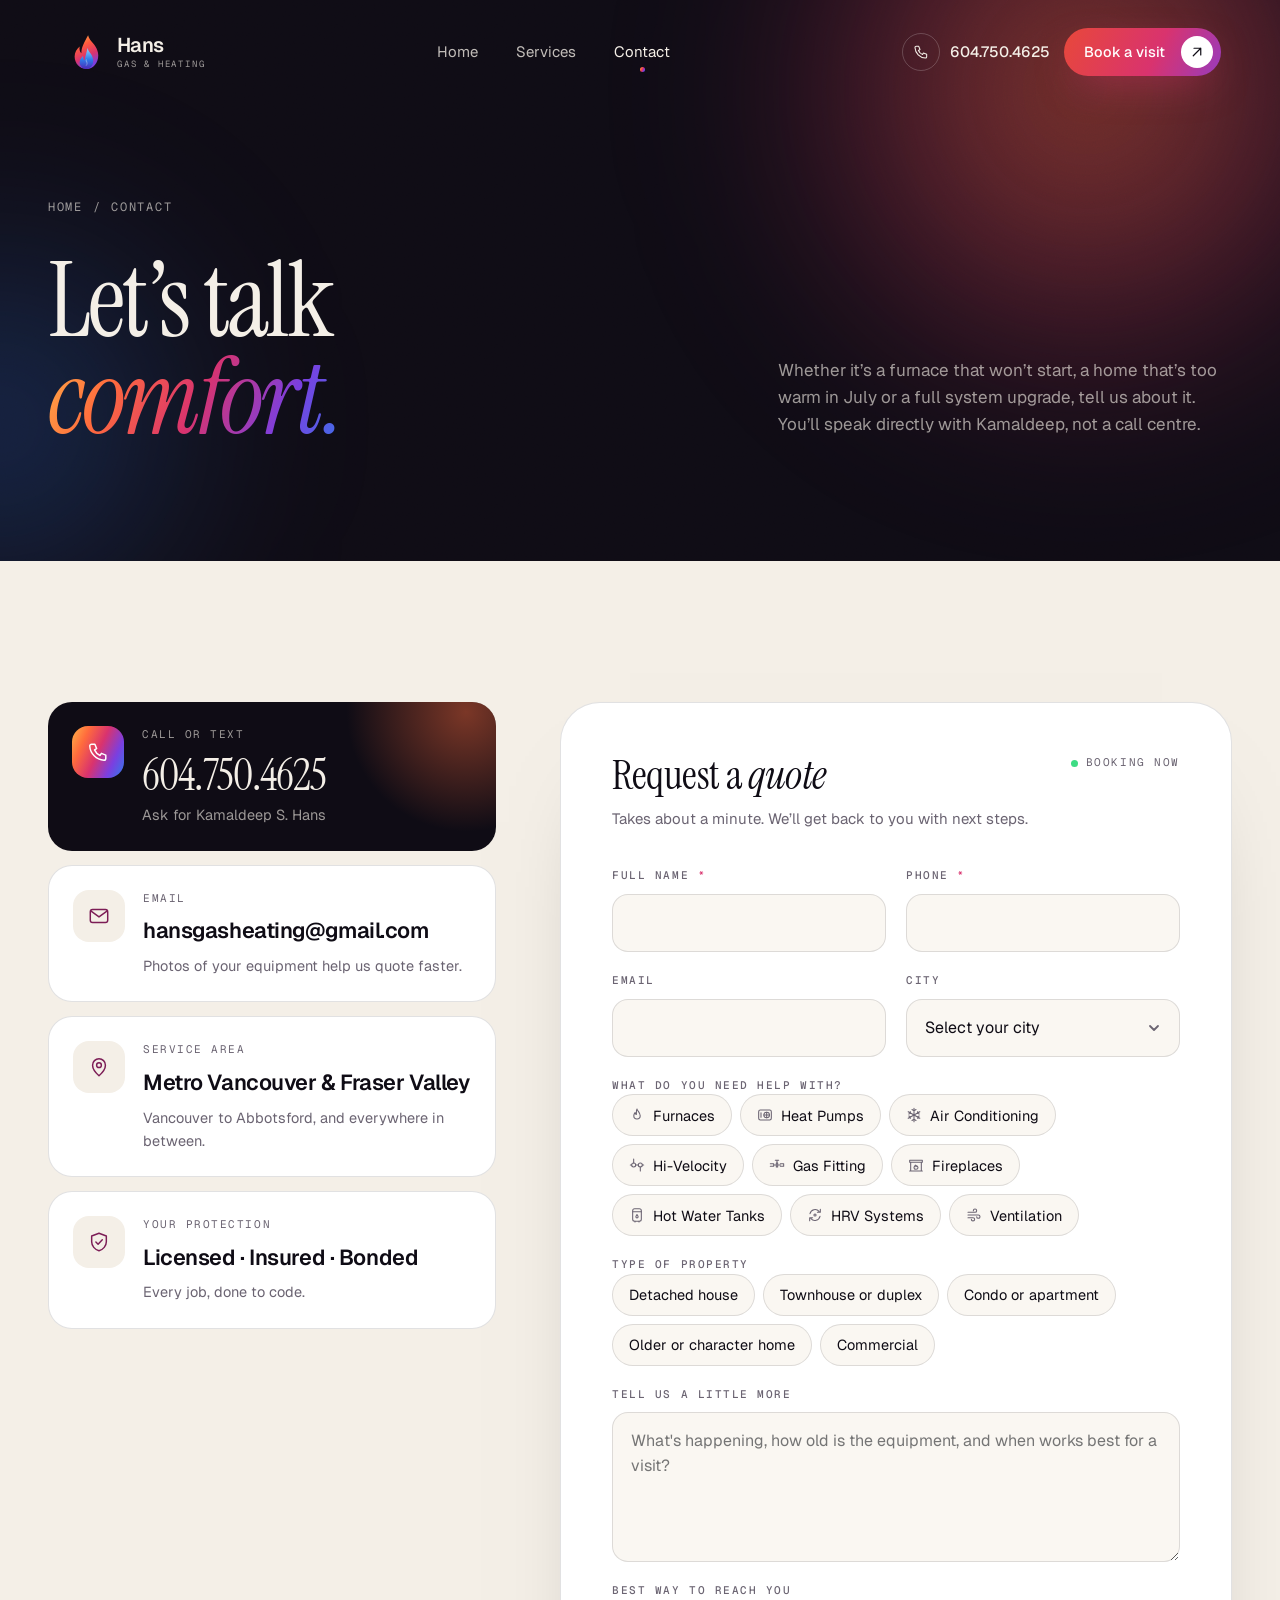
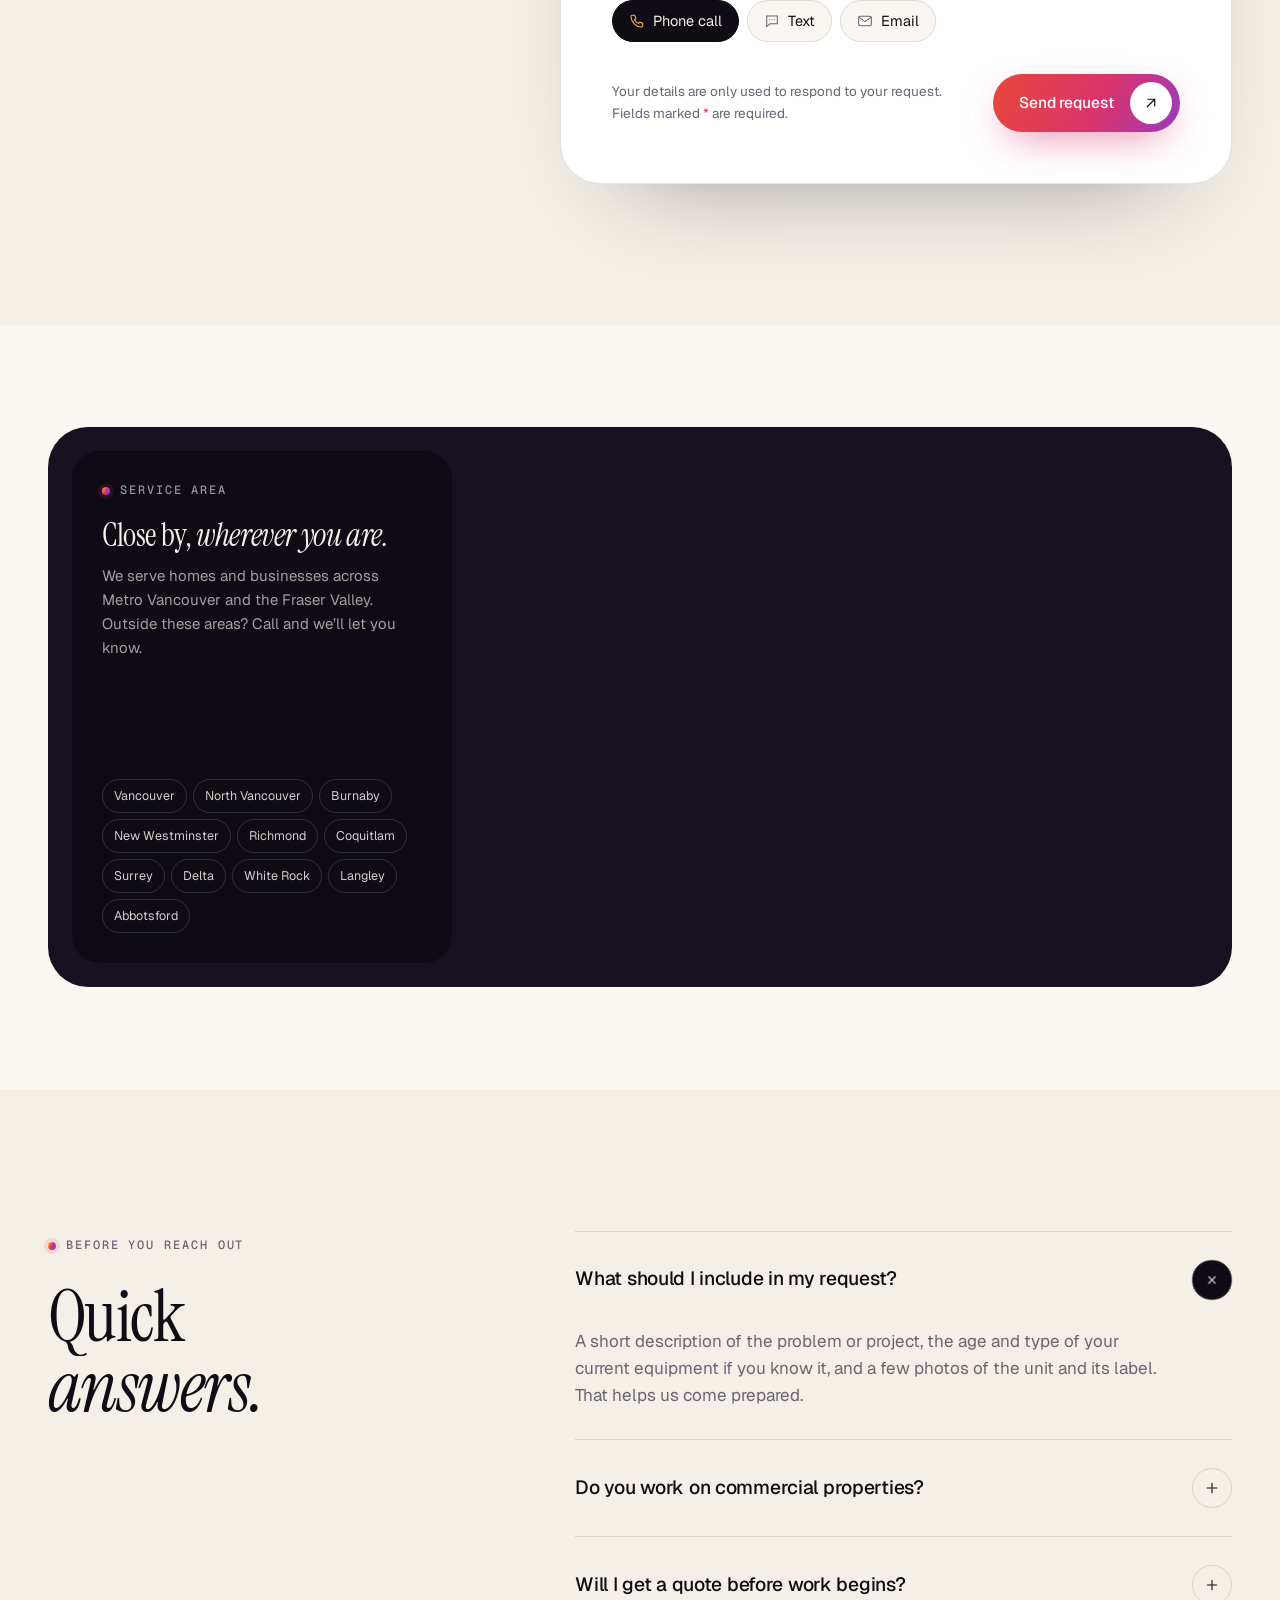
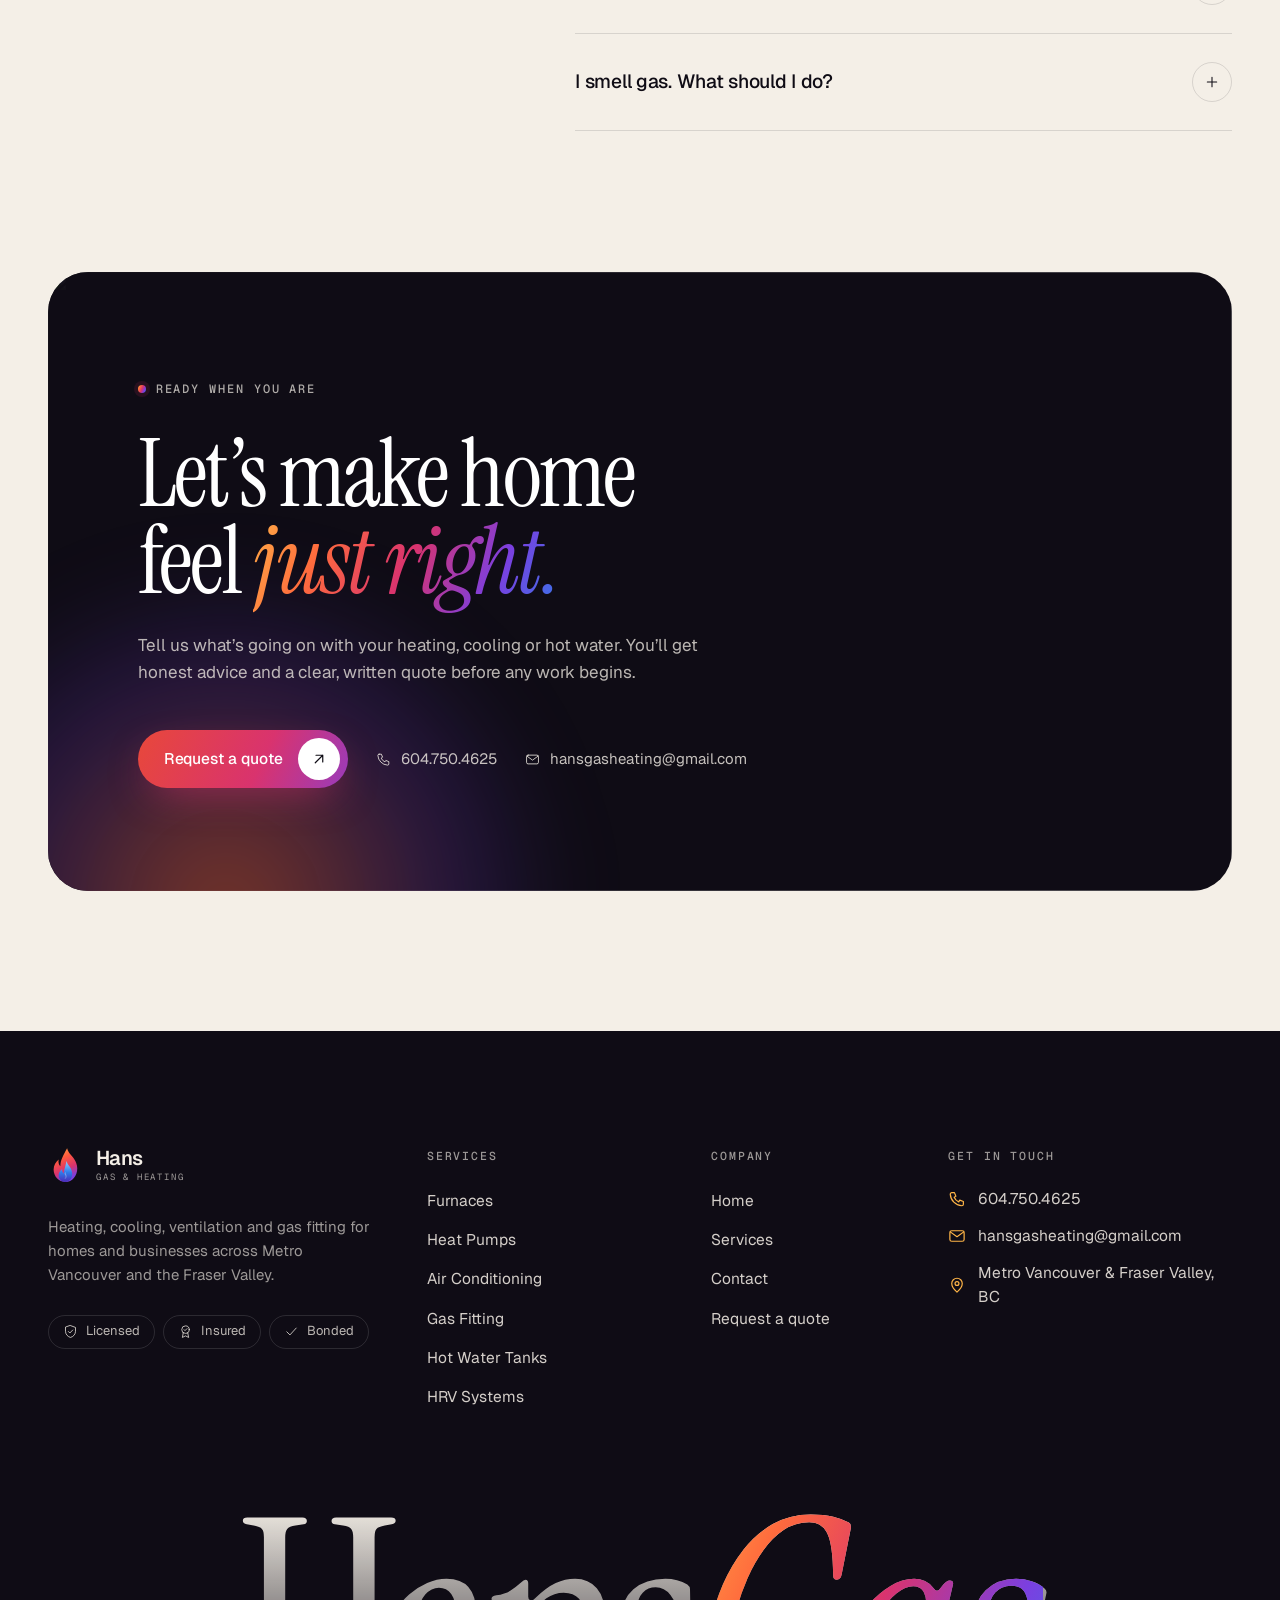
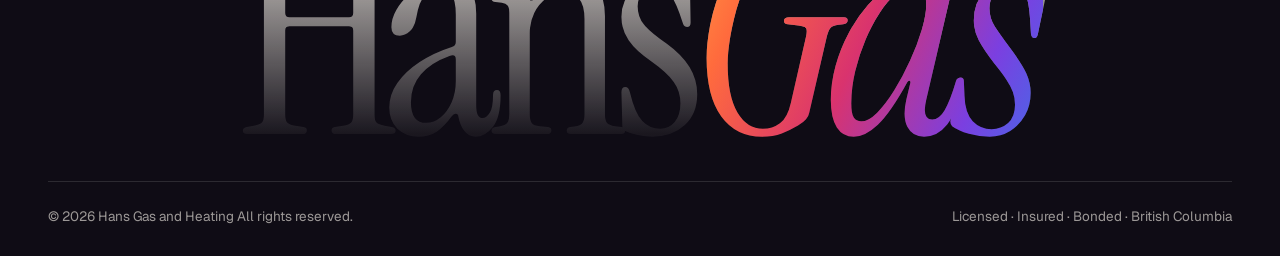
==== commit 561d49ad: "Rebrand site to Hans Gas and Heating Update business name, logo wordmark, phone (604.750.4625) and e" ====
--- a/contact.html
+++ b/contact.html
@@ -3,11 +3,11 @@
 <head>
 <meta charset="utf-8">
 <meta name="viewport" content="width=device-width, initial-scale=1, viewport-fit=cover">
-<title>Contact | Airbyte Heating &amp; Air Conditioning</title>
-<meta name="description" content="Request a quote for heating, cooling, gas fitting or hot water service. Call Kamaldeep at 604.750.4787 or email airbyteheatingac@gmail.com.">
+<title>Contact | Hans Gas &amp; Heating</title>
+<meta name="description" content="Request a quote for heating, cooling, gas fitting or hot water service. Call Kamaldeep at 604.750.4625 or email hansgasheating@gmail.com.">
 <meta name="theme-color" content="#0f0c15">
-<meta property="og:title" content="Contact | Airbyte Heating &amp; Air Conditioning">
-<meta property="og:description" content="Request a quote for heating, cooling, gas fitting or hot water service. Call Kamaldeep at 604.750.4787 or email airbyteheatingac@gmail.com.">
+<meta property="og:title" content="Contact | Hans Gas &amp; Heating">
+<meta property="og:description" content="Request a quote for heating, cooling, gas fitting or hot water service. Call Kamaldeep at 604.750.4625 or email hansgasheating@gmail.com.">
 <meta property="og:type" content="website">
 <link rel="icon" href="assets/img/favicon.svg" type="image/svg+xml">
 <link rel="preconnect" href="https://fonts.googleapis.com">
@@ -17,7 +17,7 @@
 <link rel="stylesheet" href="assets/css/style.css">
 <script>document.documentElement.classList.add('js')</script>
 <script type="application/ld+json">
-{"@context":"https://schema.org","@type":"HVACBusiness","name":"Airbyte Heating and Air Conditioning Ltd.","telephone":"+1-604-750-4787","email":"airbyteheatingac@gmail.com","founder":"Kamaldeep S. Hans","areaServed":["Vancouver","Surrey","Burnaby","Richmond","Langley","Delta","White Rock","Coquitlam","Abbotsford","New Westminster","North Vancouver"],"address":{"@type":"PostalAddress","addressRegion":"BC","addressCountry":"CA"}}
+{"@context":"https://schema.org","@type":"HVACBusiness","name":"Hans Gas and Heating","telephone":"+1-604-750-4625","email":"hansgasheating@gmail.com","founder":"Kamaldeep S. Hans","areaServed":["Vancouver","Surrey","Burnaby","Richmond","Langley","Delta","White Rock","Coquitlam","Abbotsford","New Westminster","North Vancouver"],"address":{"@type":"PostalAddress","addressRegion":"BC","addressCountry":"CA"}}
 </script>
 </head>
 <body>
@@ -73,9 +73,9 @@
 <header class="site-header">
   <div class="container">
     <div class="bar">
-      <a class="logo" href="index.html" aria-label="Airbyte Heating and Air Conditioning, home">
+      <a class="logo" href="index.html" aria-label="Hans Gas and Heating, home">
         <svg class="logo__mark" aria-hidden="true"><use href="#logo-flame"/></svg>
-        <span><span class="logo__name">Airbyte</span><span class="logo__sub">Heating &amp; Air Conditioning</span></span>
+        <span><span class="logo__name">Hans</span><span class="logo__sub">Gas &amp; Heating</span></span>
       </a>
       <nav class="nav" aria-label="Main">
         <a href="index.html">Home</a>
@@ -83,7 +83,7 @@
         <a href="contact.html" aria-current="page">Contact</a>
       </nav>
       <div class="header-actions">
-        <a class="h-phone" href="tel:+16047504787"><span class="h-phone__ic"><svg class="icon"><use href="#i-phone"/></svg></span><span class="h-phone__num">604.750.4787</span></a>
+        <a class="h-phone" href="tel:+16047504625"><span class="h-phone__ic"><svg class="icon"><use href="#i-phone"/></svg></span><span class="h-phone__num">604.750.4625</span></a>
         <a class="btn btn--flame btn--sm" href="contact.html">Book a visit <span class="btn__ic"><svg class="icon"><use href="#i-arrow-ur"/></svg></span></a>
         <button class="burger" type="button" aria-label="Open menu" data-menu-open><svg class="icon"><use href="#i-menu"/></svg></button>
       </div>
@@ -93,9 +93,9 @@
 
 <div class="m-menu" aria-hidden="true">
   <div class="m-menu__top">
-    <a class="logo" href="index.html" aria-label="Airbyte Heating and Air Conditioning, home">
+    <a class="logo" href="index.html" aria-label="Hans Gas and Heating, home">
         <svg class="logo__mark" aria-hidden="true"><use href="#logo-flame"/></svg>
-        <span><span class="logo__name">Airbyte</span><span class="logo__sub">Heating &amp; Air Conditioning</span></span>
+        <span><span class="logo__name">Hans</span><span class="logo__sub">Gas &amp; Heating</span></span>
       </a>
     <button class="m-menu__close" type="button" aria-label="Close menu" data-menu-close><svg class="icon"><use href="#i-close"/></svg></button>
   </div>
@@ -106,8 +106,8 @@
   </nav>
   <div class="m-menu__foot">
     <span class="eyebrow">Talk to Kamaldeep</span>
-    <a href="tel:+16047504787"><svg class="icon"><use href="#i-phone"/></svg>604.750.4787</a>
-    <a href="mailto:airbyteheatingac@gmail.com"><svg class="icon"><use href="#i-mail"/></svg>airbyteheatingac@gmail.com</a>
+    <a href="tel:+16047504625"><svg class="icon"><use href="#i-phone"/></svg>604.750.4625</a>
+    <a href="mailto:hansgasheating@gmail.com"><svg class="icon"><use href="#i-mail"/></svg>hansgasheating@gmail.com</a>
   </div>
 </div>
 
@@ -131,13 +131,13 @@
   <section class="section" aria-label="Contact details and quote request">
     <div class="container contact">
       <div class="c-cards">
-        <a class="c-card c-card--feature" href="tel:+16047504787" data-reveal>
+        <a class="c-card c-card--feature" href="tel:+16047504625" data-reveal>
           <span class="c-card__ic"><svg class="icon"><use href="#i-phone"/></svg></span>
-          <span><small>Call or text</small><b>604.750.4787</b><p>Ask for Kamaldeep S. Hans</p></span>
+          <span><small>Call or text</small><b>604.750.4625</b><p>Ask for Kamaldeep S. Hans</p></span>
         </a>
-        <a class="c-card" href="mailto:airbyteheatingac@gmail.com" data-reveal style="--d:.08s">
+        <a class="c-card" href="mailto:hansgasheating@gmail.com" data-reveal style="--d:.08s">
           <span class="c-card__ic"><svg class="icon"><use href="#i-mail"/></svg></span>
-          <span><small>Email</small><b>airbyteheatingac@gmail.com</b><p>Photos of your equipment help us quote faster.</p></span>
+          <span><small>Email</small><b>hansgasheating@gmail.com</b><p>Photos of your equipment help us quote faster.</p></span>
         </a>
         <a class="c-card" href="#area" data-reveal style="--d:.16s">
           <span class="c-card__ic"><svg class="icon"><use href="#i-pin"/></svg></span>
@@ -150,7 +150,7 @@
       </div>
 
       <div class="form-card" data-reveal="scale" style="--d:.1s">
-        <form data-contact-form data-to="airbyteheatingac@gmail.com" novalidate>
+        <form data-contact-form data-to="hansgasheating@gmail.com" novalidate>
           <div class="form-card__head">
             <div><h2 class="h3">Request a <em>quote</em></h2><p>Takes about a minute. We&rsquo;ll get back to you with next steps.</p></div>
             <span class="badge-live" style="color:var(--muted)">Booking now</span>
@@ -211,7 +211,7 @@
         <div class="form-success" role="status">
           <div class="form-success__ic"><svg class="icon"><use href="#i-check"/></svg></div>
           <h2 class="h3">Thanks, <em data-sent-name>there</em>.</h2>
-          <p>Your email app should have opened with your request ready to send. If it didn&rsquo;t, call or text us at <a href="tel:+16047504787" style="color:var(--ink);font-weight:600">604.750.4787</a>.</p>
+          <p>Your email app should have opened with your request ready to send. If it didn&rsquo;t, call or text us at <a href="tel:+16047504625" style="color:var(--ink);font-weight:600">604.750.4625</a>.</p>
           <button class="btn btn--ghost" type="button" data-form-reset>Send another request</button>
         </div>
       </div>
@@ -261,8 +261,8 @@
     <div class="cta__row">
       <a class="btn btn--flame" href="contact.html">Request a quote <span class="btn__ic"><svg class="icon"><use href="#i-arrow-ur"/></svg></span></a>
       <div class="cta__contact">
-        <a href="tel:+16047504787"><svg class="icon"><use href="#i-phone"/></svg>604.750.4787</a>
-        <a href="mailto:airbyteheatingac@gmail.com"><svg class="icon"><use href="#i-mail"/></svg>airbyteheatingac@gmail.com</a>
+        <a href="tel:+16047504625"><svg class="icon"><use href="#i-phone"/></svg>604.750.4625</a>
+        <a href="mailto:hansgasheating@gmail.com"><svg class="icon"><use href="#i-mail"/></svg>hansgasheating@gmail.com</a>
       </div>
     </div>
   </section>
@@ -272,9 +272,9 @@
   <div class="container">
     <div class="f-grid">
       <div class="f-brand">
-        <a class="logo" href="index.html" aria-label="Airbyte Heating and Air Conditioning, home">
+        <a class="logo" href="index.html" aria-label="Hans Gas and Heating, home">
         <svg class="logo__mark" aria-hidden="true"><use href="#logo-flame"/></svg>
-        <span><span class="logo__name">Airbyte</span><span class="logo__sub">Heating &amp; Air Conditioning</span></span>
+        <span><span class="logo__name">Hans</span><span class="logo__sub">Gas &amp; Heating</span></span>
       </a>
         <p>Heating, cooling, ventilation and gas fitting for homes and businesses across Metro Vancouver and the Fraser Valley.</p>
         <div class="f-badges">
@@ -306,22 +306,22 @@
       <div class="f-col f-contact">
         <h4>Get in touch</h4>
         <ul>
-          <li><a href="tel:+16047504787"><svg class="icon"><use href="#i-phone"/></svg>604.750.4787</a></li>
-          <li><a href="mailto:airbyteheatingac@gmail.com"><svg class="icon"><use href="#i-mail"/></svg>airbyteheatingac@gmail.com</a></li>
+          <li><a href="tel:+16047504625"><svg class="icon"><use href="#i-phone"/></svg>604.750.4625</a></li>
+          <li><a href="mailto:hansgasheating@gmail.com"><svg class="icon"><use href="#i-mail"/></svg>hansgasheating@gmail.com</a></li>
           <li><a href="contact.html#area"><svg class="icon"><use href="#i-pin"/></svg>Metro Vancouver &amp; Fraser Valley, BC</a></li>
         </ul>
       </div>
     </div>
-    <p class="f-word" aria-hidden="true">Air<em>byte</em></p>
+    <p class="f-word" aria-hidden="true">Hans<em>Gas</em></p>
     <div class="f-bottom">
-      <span>&copy; <span data-year>2026</span> Airbyte Heating and Air Conditioning Ltd. All rights reserved.</span>
+      <span>&copy; <span data-year>2026</span> Hans Gas and Heating All rights reserved.</span>
       <span>Licensed &middot; Insured &middot; Bonded &middot; British Columbia</span>
     </div>
   </div>
 </footer>
 
 <div class="mbar">
-  <a href="tel:+16047504787"><svg class="icon"><use href="#i-phone"/></svg>Call</a>
+  <a href="tel:+16047504625"><svg class="icon"><use href="#i-phone"/></svg>Call</a>
   <a href="contact.html">Request a quote <svg class="icon"><use href="#i-arrow-ur"/></svg></a>
 </div>
 
--- a/assets/css/style.css
+++ b/assets/css/style.css
@@ -1,5 +1,5 @@
 /* ==========================================================================
-   Airbyte Heating & Air Conditioning Ltd. — Design system
+   Hans Gas and Heating — Design system
    "Fire & Ice": a palette drawn from the two-tone flame in the logo.
    ========================================================================== */
 
